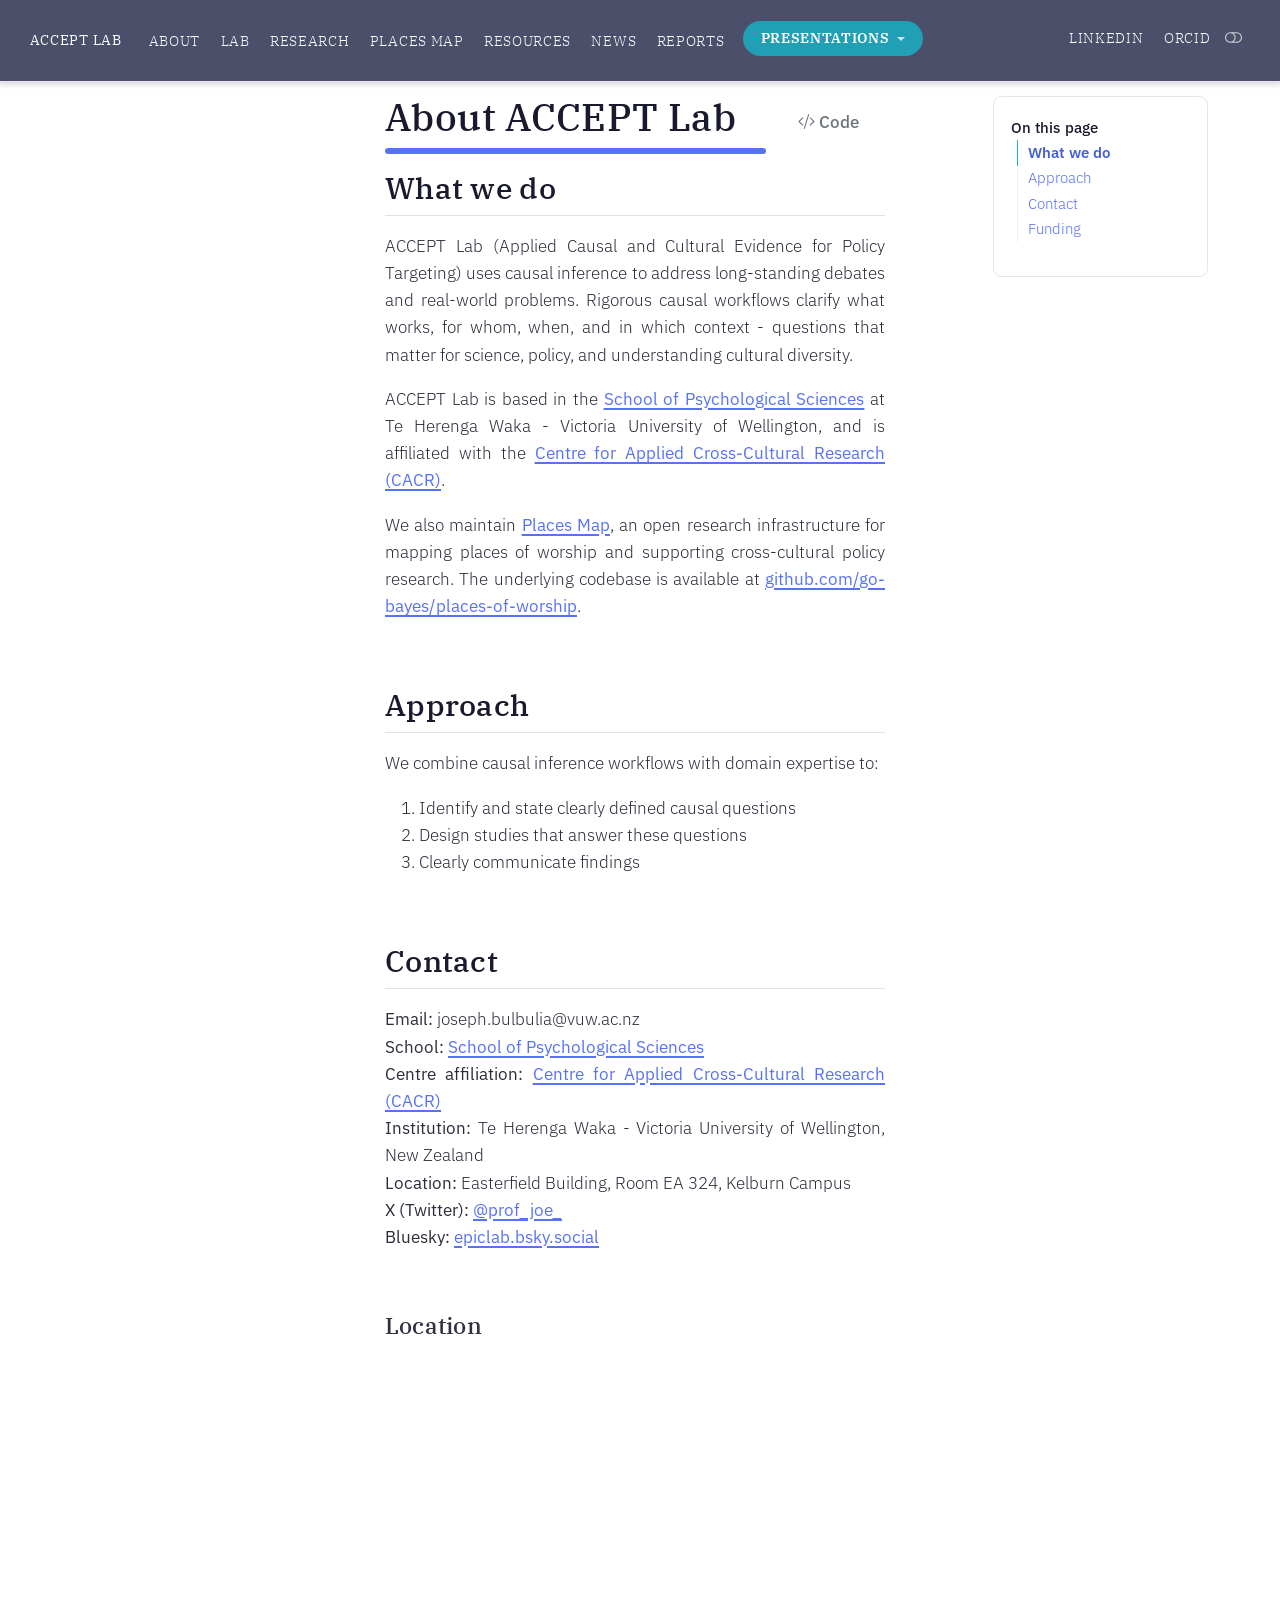
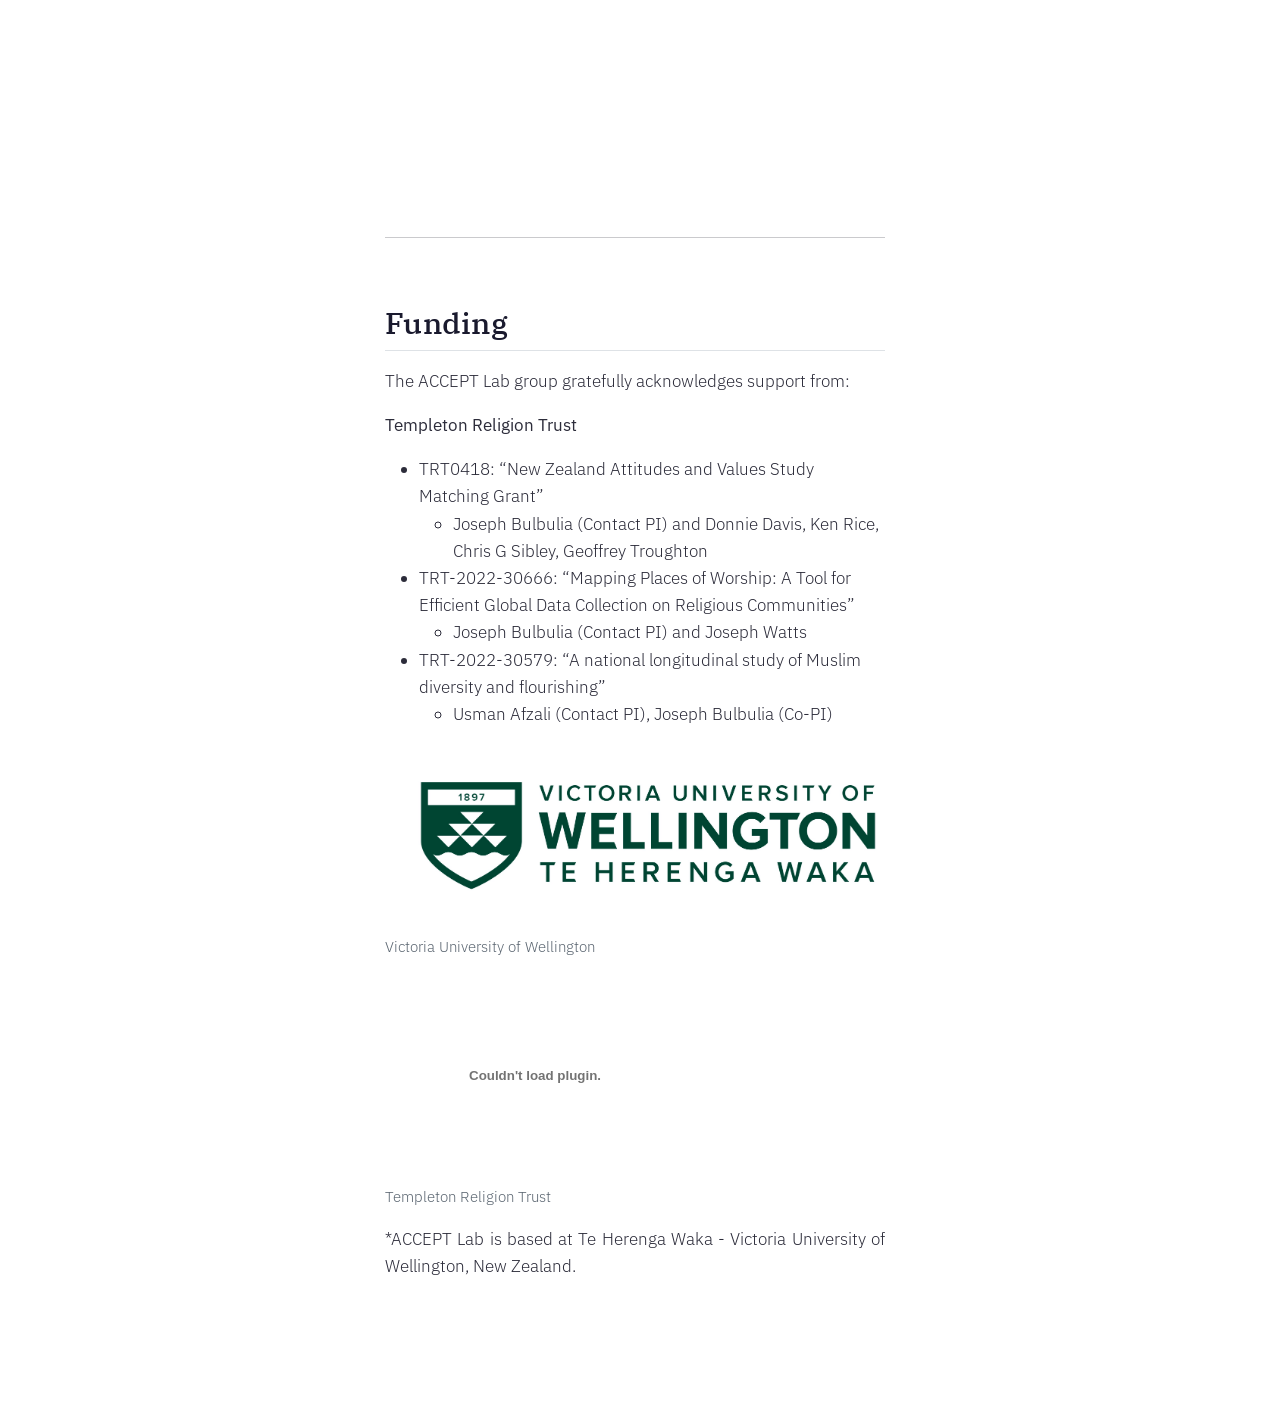
==== docs/about.html @ d12e0022 "default to dark mode" ====
<!DOCTYPE html>
<html xmlns="http://www.w3.org/1999/xhtml" lang="en" xml:lang="en"><head>

<meta charset="utf-8">
<meta name="generator" content="quarto-1.8.27">

<meta name="viewport" content="width=device-width, initial-scale=1.0, user-scalable=yes">


<title>About ACCEPT Lab – ACCEPT Lab</title>
<style>
code{white-space: pre-wrap;}
span.smallcaps{font-variant: small-caps;}
div.columns{display: flex; gap: min(4vw, 1.5em);}
div.column{flex: auto; overflow-x: auto;}
div.hanging-indent{margin-left: 1.5em; text-indent: -1.5em;}
ul.task-list{list-style: none;}
ul.task-list li input[type="checkbox"] {
  width: 0.8em;
  margin: 0 0.8em 0.2em -1em; /* quarto-specific, see https://github.com/quarto-dev/quarto-cli/issues/4556 */ 
  vertical-align: middle;
}
/* CSS for syntax highlighting */
html { -webkit-text-size-adjust: 100%; }
pre > code.sourceCode { white-space: pre; position: relative; }
pre > code.sourceCode > span { display: inline-block; line-height: 1.25; }
pre > code.sourceCode > span:empty { height: 1.2em; }
.sourceCode { overflow: visible; }
code.sourceCode > span { color: inherit; text-decoration: inherit; }
div.sourceCode { margin: 1em 0; }
pre.sourceCode { margin: 0; }
@media screen {
div.sourceCode { overflow: auto; }
}
@media print {
pre > code.sourceCode { white-space: pre-wrap; }
pre > code.sourceCode > span { text-indent: -5em; padding-left: 5em; }
}
pre.numberSource code
  { counter-reset: source-line 0; }
pre.numberSource code > span
  { position: relative; left: -4em; counter-increment: source-line; }
pre.numberSource code > span > a:first-child::before
  { content: counter(source-line);
    position: relative; left: -1em; text-align: right; vertical-align: baseline;
    border: none; display: inline-block;
    -webkit-touch-callout: none; -webkit-user-select: none;
    -khtml-user-select: none; -moz-user-select: none;
    -ms-user-select: none; user-select: none;
    padding: 0 4px; width: 4em;
  }
pre.numberSource { margin-left: 3em;  padding-left: 4px; }
div.sourceCode
  {   }
@media screen {
pre > code.sourceCode > span > a:first-child::before { text-decoration: underline; }
}
</style>


<script src="site_libs/quarto-nav/quarto-nav.js"></script>
<script src="site_libs/quarto-nav/headroom.min.js"></script>
<script src="site_libs/clipboard/clipboard.min.js"></script>
<script src="site_libs/quarto-search/autocomplete.umd.js"></script>
<script src="site_libs/quarto-search/fuse.min.js"></script>
<script src="site_libs/quarto-search/quarto-search.js"></script>
<meta name="quarto:offset" content="./">
<link href="./images/favicon.ico" rel="icon">
<script src="site_libs/quarto-html/quarto.js" type="module"></script>
<script src="site_libs/quarto-html/tabsets/tabsets.js" type="module"></script>
<script src="site_libs/quarto-html/axe/axe-check.js" type="module"></script>
<script src="site_libs/quarto-html/popper.min.js"></script>
<script src="site_libs/quarto-html/tippy.umd.min.js"></script>
<script src="site_libs/quarto-html/anchor.min.js"></script>
<link href="site_libs/quarto-html/tippy.css" rel="stylesheet">
<link href="site_libs/quarto-html/quarto-syntax-highlighting-ed96de9b727972fe78a7b5d16c58bf87.css" rel="stylesheet" class="quarto-color-scheme" id="quarto-text-highlighting-styles">
<link href="site_libs/quarto-html/quarto-syntax-highlighting-dark-4d9afe2b8d18ee9fa5d0d57b5ed4214d.css" rel="stylesheet" class="quarto-color-scheme quarto-color-alternate" id="quarto-text-highlighting-styles">
<script src="site_libs/bootstrap/bootstrap.min.js"></script>
<link href="site_libs/bootstrap/bootstrap-icons.css" rel="stylesheet">
<link href="site_libs/bootstrap/bootstrap-69db3bd63637cc18c35980ee5af0b96f.min.css" rel="stylesheet" append-hash="true" class="quarto-color-scheme" id="quarto-bootstrap" data-mode="light">
<link href="site_libs/bootstrap/bootstrap-dark-9422ad60ce8ddea0069aac34885a9876.min.css" rel="stylesheet" append-hash="true" class="quarto-color-scheme quarto-color-alternate" id="quarto-bootstrap" data-mode="dark">
<script id="quarto-search-options" type="application/json">{
  "location": "navbar",
  "copy-button": false,
  "collapse-after": 3,
  "panel-placement": "end",
  "type": "overlay",
  "limit": 50,
  "keyboard-shortcut": [
    "f",
    "/",
    "s"
  ],
  "show-item-context": false,
  "language": {
    "search-no-results-text": "No results",
    "search-matching-documents-text": "matching documents",
    "search-copy-link-title": "Copy link to search",
    "search-hide-matches-text": "Hide additional matches",
    "search-more-match-text": "more match in this document",
    "search-more-matches-text": "more matches in this document",
    "search-clear-button-title": "Clear",
    "search-text-placeholder": "",
    "search-detached-cancel-button-title": "Cancel",
    "search-submit-button-title": "Submit",
    "search-label": "Search"
  }
}</script>
<script async="" src="https://www.googletagmanager.com/gtag/js?id=G-XXXXXXXXXX"></script>

<script type="text/javascript">

window.dataLayer = window.dataLayer || [];
function gtag(){dataLayer.push(arguments);}
gtag('js', new Date());
gtag('config', 'G-XXXXXXXXXX', { 'anonymize_ip': true});
</script>
<style>html{ scroll-behavior: smooth; }</style>
<link href="site_libs/htmltools-fill-0.5.9/fill.css" rel="stylesheet">
<script src="site_libs/htmlwidgets-1.6.4/htmlwidgets.js"></script>
<script src="site_libs/jquery-3.6.0/jquery-3.6.0.min.js"></script>
<link href="site_libs/leaflet-1.3.1/leaflet.css" rel="stylesheet">
<script src="site_libs/leaflet-1.3.1/leaflet.js"></script>
<link href="site_libs/leafletfix-1.0.0/leafletfix.css" rel="stylesheet">
<script src="site_libs/proj4-2.6.2/proj4.min.js"></script>
<script src="site_libs/Proj4Leaflet-1.0.1/proj4leaflet.js"></script>
<link href="site_libs/rstudio_leaflet-1.3.1/rstudio_leaflet.css" rel="stylesheet">
<script src="site_libs/leaflet-binding-2.2.3/leaflet.js"></script>


<link rel="stylesheet" href="styles.css">
<meta property="og:title" content="About ACCEPT Lab – ACCEPT Lab">
<meta property="og:description" content="Applied Causal and Cultural Evidence for Policy Targeting (ACCEPT), School of Psychological Sciences, Te Herenga Waka - Victoria University of Wellington">
<meta property="og:image" content="https://go-bayes.github.io/accept/images/logos/vuw-logo.jpg">
<meta property="og:site_name" content="ACCEPT Lab">
<meta property="og:locale" content="en_US">
<meta name="twitter:title" content="About ACCEPT Lab – ACCEPT Lab">
<meta name="twitter:description" content="Applied Causal and Cultural Evidence for Policy Targeting (ACCEPT), School of Psychological Sciences, Te Herenga Waka - Victoria University of Wellington">
<meta name="twitter:image" content="https://go-bayes.github.io/accept/images/logos/vuw-logo.jpg">
<meta name="twitter:creator" content="@prof_joe_">
<meta name="twitter:site" content="@prof_joe_">
<meta name="twitter:card" content="summary_large_image">
</head>

<body class="nav-fixed quarto-dark"><script id="quarto-html-before-body" type="application/javascript">
    const toggleBodyColorMode = (bsSheetEl) => {
      const mode = bsSheetEl.getAttribute("data-mode");
      const bodyEl = window.document.querySelector("body");
      if (mode === "dark") {
        bodyEl.classList.add("quarto-dark");
        bodyEl.classList.remove("quarto-light");
      } else {
        bodyEl.classList.add("quarto-light");
        bodyEl.classList.remove("quarto-dark");
      }
    }
    const toggleBodyColorPrimary = () => {
      const bsSheetEl = window.document.querySelector("link#quarto-bootstrap:not([rel=disabled-stylesheet])");
      if (bsSheetEl) {
        toggleBodyColorMode(bsSheetEl);
      }
    }
    const setColorSchemeToggle = (alternate) => {
      const toggles = window.document.querySelectorAll('.quarto-color-scheme-toggle');
      for (let i=0; i < toggles.length; i++) {
        const toggle = toggles[i];
        if (toggle) {
          if (alternate) {
            toggle.classList.add("alternate");
          } else {
            toggle.classList.remove("alternate");
          }
        }
      }
    };
    const toggleColorMode = (alternate) => {
      // Switch the stylesheets
      const primaryStylesheets = window.document.querySelectorAll('link.quarto-color-scheme:not(.quarto-color-alternate)');
      const alternateStylesheets = window.document.querySelectorAll('link.quarto-color-scheme.quarto-color-alternate');
      manageTransitions('#quarto-margin-sidebar .nav-link', false);
      if (alternate) {
        // note: dark is layered on light, we don't disable primary!
        enableStylesheet(alternateStylesheets);
        for (const sheetNode of alternateStylesheets) {
          if (sheetNode.id === "quarto-bootstrap") {
            toggleBodyColorMode(sheetNode);
          }
        }
      } else {
        disableStylesheet(alternateStylesheets);
        enableStylesheet(primaryStylesheets)
        toggleBodyColorPrimary();
      }
      manageTransitions('#quarto-margin-sidebar .nav-link', true);
      // Switch the toggles
      setColorSchemeToggle(alternate)
      // Hack to workaround the fact that safari doesn't
      // properly recolor the scrollbar when toggling (#1455)
      if (navigator.userAgent.indexOf('Safari') > 0 && navigator.userAgent.indexOf('Chrome') == -1) {
        manageTransitions("body", false);
        window.scrollTo(0, 1);
        setTimeout(() => {
          window.scrollTo(0, 0);
          manageTransitions("body", true);
        }, 40);
      }
    }
    const disableStylesheet = (stylesheets) => {
      for (let i=0; i < stylesheets.length; i++) {
        const stylesheet = stylesheets[i];
        stylesheet.rel = 'disabled-stylesheet';
      }
    }
    const enableStylesheet = (stylesheets) => {
      for (let i=0; i < stylesheets.length; i++) {
        const stylesheet = stylesheets[i];
        if(stylesheet.rel !== 'stylesheet') { // for Chrome, which will still FOUC without this check
          stylesheet.rel = 'stylesheet';
        }
      }
    }
    const manageTransitions = (selector, allowTransitions) => {
      const els = window.document.querySelectorAll(selector);
      for (let i=0; i < els.length; i++) {
        const el = els[i];
        if (allowTransitions) {
          el.classList.remove('notransition');
        } else {
          el.classList.add('notransition');
        }
      }
    }
    const isFileUrl = () => {
      return window.location.protocol === 'file:';
    }
    const hasAlternateSentinel = () => {
      let styleSentinel = getColorSchemeSentinel();
      if (styleSentinel !== null) {
        return styleSentinel === "alternate";
      } else {
        return false;
      }
    }
    const setStyleSentinel = (alternate) => {
      const value = alternate ? "alternate" : "default";
      if (!isFileUrl()) {
        window.localStorage.setItem("quarto-color-scheme", value);
      } else {
        localAlternateSentinel = value;
      }
    }
    const getColorSchemeSentinel = () => {
      if (!isFileUrl()) {
        const storageValue = window.localStorage.getItem("quarto-color-scheme");
        return storageValue != null ? storageValue : localAlternateSentinel;
      } else {
        return localAlternateSentinel;
      }
    }
    const toggleGiscusIfUsed = (isAlternate, darkModeDefault) => {
      const baseTheme = document.querySelector('#giscus-base-theme')?.value ?? 'light';
      const alternateTheme = document.querySelector('#giscus-alt-theme')?.value ?? 'dark';
      let newTheme = '';
      if(authorPrefersDark) {
        newTheme = isAlternate ? baseTheme : alternateTheme;
      } else {
        newTheme = isAlternate ? alternateTheme : baseTheme;
      }
      const changeGiscusTheme = () => {
        // From: https://github.com/giscus/giscus/issues/336
        const sendMessage = (message) => {
          const iframe = document.querySelector('iframe.giscus-frame');
          if (!iframe) return;
          iframe.contentWindow.postMessage({ giscus: message }, 'https://giscus.app');
        }
        sendMessage({
          setConfig: {
            theme: newTheme
          }
        });
      }
      const isGiscussLoaded = window.document.querySelector('iframe.giscus-frame') !== null;
      if (isGiscussLoaded) {
        changeGiscusTheme();
      }
    };
    const authorPrefersDark = true;
    const queryPrefersDark = window.matchMedia('(prefers-color-scheme: dark)');
    const darkModeDefault = queryPrefersDark.matches;
    let localAlternateSentinel = darkModeDefault ? 'alternate' : 'default';
    // Dark / light mode switch
    window.quartoToggleColorScheme = () => {
      // Read the current dark / light value
      let toAlternate = !hasAlternateSentinel();
      toggleColorMode(toAlternate);
      setStyleSentinel(toAlternate);
      toggleGiscusIfUsed(toAlternate, darkModeDefault);
      window.dispatchEvent(new Event('resize'));
    };
    queryPrefersDark.addEventListener("change", e => {
      if(window.localStorage.getItem("quarto-color-scheme") !== null)
        return;
      const alternate = e.matches
      toggleColorMode(alternate);
      localAlternateSentinel = e.matches ? 'alternate' : 'default'; // this is used alongside local storage!
      toggleGiscusIfUsed(alternate, darkModeDefault);
    });
    // Switch to dark mode if need be
    if (hasAlternateSentinel()) {
      toggleColorMode(true);
    } else {
      toggleColorMode(false);
    }
  </script>

<div id="quarto-search-results"></div>
  <header id="quarto-header" class="headroom fixed-top">
    <nav class="navbar navbar-expand-lg " data-bs-theme="dark">
      <div class="navbar-container container-fluid">
      <div class="navbar-brand-container mx-auto">
    <a class="navbar-brand" href="./index.html">
    <span class="navbar-title">ACCEPT Lab</span>
    </a>
  </div>
            <div id="quarto-search" class="" title="Search"></div>
          <button class="navbar-toggler" type="button" data-bs-toggle="collapse" data-bs-target="#navbarCollapse" aria-controls="navbarCollapse" role="menu" aria-expanded="false" aria-label="Toggle navigation" onclick="if (window.quartoToggleHeadroom) { window.quartoToggleHeadroom(); }">
  <span class="navbar-toggler-icon"></span>
</button>
          <div class="collapse navbar-collapse" id="navbarCollapse">
            <ul class="navbar-nav navbar-nav-scroll me-auto">
  <li class="nav-item">
    <a class="nav-link active" href="./about.html" aria-current="page"> 
<span class="menu-text">About</span></a>
  </li>  
  <li class="nav-item">
    <a class="nav-link" href="./team.html"> 
<span class="menu-text">Lab</span></a>
  </li>  
  <li class="nav-item">
    <a class="nav-link" href="./research.html"> 
<span class="menu-text">Research</span></a>
  </li>  
  <li class="nav-item">
    <a class="nav-link" href="https://www.placesmap.org/"> 
<span class="menu-text">Places Map</span></a>
  </li>  
  <li class="nav-item">
    <a class="nav-link" href="./resources.html"> 
<span class="menu-text">Resources</span></a>
  </li>  
  <li class="nav-item">
    <a class="nav-link" href="./news.html"> 
<span class="menu-text">News</span></a>
  </li>  
  <li class="nav-item">
    <a class="nav-link" href="./reports.html"> 
<span class="menu-text">Reports</span></a>
  </li>  
  <li class="nav-item dropdown ">
    <a class="nav-link dropdown-toggle" href="#" id="nav-menu-presentations" role="link" data-bs-toggle="dropdown" aria-expanded="false">
 <span class="menu-text">Presentations</span>
    </a>
    <ul class="dropdown-menu" aria-labelledby="nav-menu-presentations">    
        <li>
    <a class="dropdown-item" href="./presentations.html">
 <span class="dropdown-text">All Presentations</span></a>
  </li>  
        <li><hr class="dropdown-divider"></li>
        <li class="dropdown-header">2025</li>
        <li>
    <a class="dropdown-item" href="./presentations.html#sasp-2025">
 <span class="dropdown-text">SASP: Student Presentations</span></a>
  </li>  
        <li>
    <a class="dropdown-item" href="./presentations.html#apa-bier-2025">
 <span class="dropdown-text">APA-BIER: Causal Inference</span></a>
  </li>  
    </ul>
  </li>
</ul>
            <ul class="navbar-nav navbar-nav-scroll ms-auto">
  <li class="nav-item compact">
    <a class="nav-link" href="https://github.com/go-bayes"> <i class="bi bi-github" role="img" aria-label="GitHub">
</i> 
<span class="menu-text"></span></a>
  </li>  
  <li class="nav-item compact">
    <a class="nav-link" href="https://x.com/prof_joe_"> <i class="bi bi-twitter" role="img" aria-label="X (Twitter)">
</i> 
<span class="menu-text"></span></a>
  </li>  
  <li class="nav-item">
    <a class="nav-link" href="https://linkedin.com/in/joseph-bulbulia-1ba5a514"> 
<span class="menu-text">LinkedIn</span></a>
  </li>  
  <li class="nav-item">
    <a class="nav-link" href="https://orcid.org/0000-0002-5861-2056"> 
<span class="menu-text">ORCID</span></a>
  </li>  
</ul>
          </div> <!-- /navcollapse -->
            <div class="quarto-navbar-tools">
  <a href="" class="quarto-color-scheme-toggle quarto-navigation-tool  px-1" onclick="window.quartoToggleColorScheme(); return false;" title="Toggle dark mode"><i class="bi"></i></a>
</div>
      </div> <!-- /container-fluid -->
    </nav>
</header>
<!-- content -->
<div id="quarto-content" class="quarto-container page-columns page-rows-contents page-layout-article page-navbar">
<!-- sidebar -->
<!-- margin-sidebar -->
    <div id="quarto-margin-sidebar" class="sidebar margin-sidebar">
        <nav id="TOC" role="doc-toc" class="toc-active">
    <h2 id="toc-title">On this page</h2>
   
  <ul>
  <li><a href="#what-we-do" id="toc-what-we-do" class="nav-link active" data-scroll-target="#what-we-do">What we do</a></li>
  <li><a href="#approach" id="toc-approach" class="nav-link" data-scroll-target="#approach">Approach</a></li>
  <li><a href="#contact" id="toc-contact" class="nav-link" data-scroll-target="#contact">Contact</a>
  <ul class="collapse">
  <li><a href="#location" id="toc-location" class="nav-link" data-scroll-target="#location">Location</a></li>
  </ul></li>
  <li><a href="#funding" id="toc-funding" class="nav-link" data-scroll-target="#funding">Funding</a></li>
  </ul>
</nav>
    </div>
<!-- main -->
<main class="content page-columns page-full" id="quarto-document-content">


<header id="title-block-header" class="quarto-title-block default">
<div class="quarto-title">
<div class="quarto-title-block"><div><h1 class="title">About ACCEPT Lab</h1><button type="button" class="btn code-tools-button" id="quarto-code-tools-source"><i class="bi"></i> Code</button></div></div>
</div>



<div class="quarto-title-meta">

    
  
    
  </div>
  


</header>


<section id="what-we-do" class="level2">
<h2 class="anchored" data-anchor-id="what-we-do">What we do</h2>
<p>ACCEPT Lab (Applied Causal and Cultural Evidence for Policy Targeting) uses causal inference to address long-standing debates and real-world problems. Rigorous causal workflows clarify what works, for whom, when, and in which context - questions that matter for science, policy, and understanding cultural diversity.</p>
<p>ACCEPT Lab is based in the <a href="https://www.wgtn.ac.nz/psyc">School of Psychological Sciences</a> at Te Herenga Waka - Victoria University of Wellington, and is affiliated with the <a href="https://www.wgtn.ac.nz/cacr">Centre for Applied Cross-Cultural Research (CACR)</a>.</p>
<p>We also maintain <a href="https://www.placesmap.org/">Places Map</a>, an open research infrastructure for mapping places of worship and supporting cross-cultural policy research. The underlying codebase is available at <a href="https://github.com/go-bayes/places-of-worship">github.com/go-bayes/places-of-worship</a>.</p>
</section>
<section id="approach" class="level2">
<h2 class="anchored" data-anchor-id="approach">Approach</h2>
<p>We combine causal inference workflows with domain expertise to:</p>
<ol type="1">
<li>Identify and state clearly defined causal questions</li>
<li>Design studies that answer these questions</li>
<li>Clearly communicate findings</li>
</ol>
</section>
<section id="contact" class="level2 page-columns page-full">
<h2 class="anchored" data-anchor-id="contact">Contact</h2>
<p><strong>Email:</strong> joseph.bulbulia@vuw.ac.nz<br>
<strong>School:</strong> <a href="https://www.wgtn.ac.nz/psyc">School of Psychological Sciences</a><br>
<strong>Centre affiliation:</strong> <a href="https://www.wgtn.ac.nz/cacr">Centre for Applied Cross-Cultural Research (CACR)</a><br>
<strong>Institution:</strong> Te Herenga Waka - Victoria University of Wellington, New Zealand<br>
<strong>Location:</strong> Easterfield Building, Room EA 324, Kelburn Campus<br>
<strong>X (Twitter):</strong> <a href="https://x.com/prof_joe_"><span class="citation" data-cites="prof_joe_">@prof_joe_</span></a><br>
<strong>Bluesky:</strong> <a href="https://epiclab.bsky.social">epiclab.bsky.social</a></p>
<section id="location" class="level3 page-columns page-full">
<h3 class="anchored" data-anchor-id="location">Location</h3>
<div class="cell page-columns page-full">
<div class="cell-output-display column-body-outset">
<div class="leaflet html-widget html-fill-item" id="htmlwidget-a571876b7d3b7aa1e3bb" style="width:100%;height:464px;"></div>
<script type="application/json" data-for="htmlwidget-a571876b7d3b7aa1e3bb">{"x":{"options":{"crs":{"crsClass":"L.CRS.EPSG3857","code":null,"proj4def":null,"projectedBounds":null,"options":{}}},"calls":[{"method":"addTiles","args":["https://{s}.tile.openstreetmap.org/{z}/{x}/{y}.png",null,null,{"minZoom":0,"maxZoom":18,"tileSize":256,"subdomains":"abc","errorTileUrl":"","tms":false,"noWrap":false,"zoomOffset":0,"zoomReverse":false,"opacity":1,"zIndex":1,"detectRetina":false,"attribution":"&copy; <a href=\"https://openstreetmap.org/copyright/\">OpenStreetMap<\/a>,  <a href=\"https://opendatacommons.org/licenses/odbl/\">ODbL<\/a>"}]},{"method":"addMarkers","args":[-41.2889,174.7681,null,null,null,{"interactive":true,"draggable":false,"keyboard":true,"title":"","alt":"","zIndexOffset":0,"opacity":1,"riseOnHover":false,"riseOffset":250},"ACCEPT Lab<br>Easterfield Building EA 324<br>Te Herenga Waka - Victoria University of Wellington",null,null,null,null,{"interactive":false,"permanent":false,"direction":"auto","opacity":1,"offset":[0,0],"textsize":"10px","textOnly":false,"className":"","sticky":true},null]}],"limits":{"lat":[-41.2889,-41.2889],"lng":[174.7681,174.7681]}},"evals":[],"jsHooks":[]}</script>
</div>
</div>
<hr>
</section>
</section>
<section id="funding" class="level2">
<h2 class="anchored" data-anchor-id="funding">Funding</h2>
<p>The ACCEPT Lab group gratefully acknowledges support from:</p>
<p><strong>Templeton Religion Trust</strong></p>
<ul>
<li>TRT0418: “New Zealand Attitudes and Values Study Matching Grant”
<ul>
<li>Joseph Bulbulia (Contact PI) and Donnie Davis, Ken Rice, Chris G Sibley, Geoffrey Troughton</li>
</ul></li>
<li>TRT-2022-30666: “Mapping Places of Worship: A Tool for Efficient Global Data Collection on Religious Communities”
<ul>
<li>Joseph Bulbulia (Contact PI) and Joseph Watts</li>
</ul></li>
<li>TRT-2022-30579: “A national longitudinal study of Muslim diversity and flourishing”
<ul>
<li>Usman Afzali (Contact PI), Joseph Bulbulia (Co-PI)</li>
</ul></li>
</ul>
<div class="columns">
<div class="column" style="width:60%;">
<div class="quarto-figure quarto-figure-center">
<figure class="figure">
<p><img src="images/logos/vuw-logo.jpg" height="180" class="figure-img"></p>
<figcaption>Victoria University of Wellington</figcaption>
</figure>
</div>
</div>
</div>
<div class="columns">
<div class="column" style="width:50%;">
<div class="quarto-figure quarto-figure-center">
<figure class="figure">
<p><embed src="images/logos/trt-logo.png.pdf" height="201"></p>
<figcaption>Templeton Religion Trust</figcaption>
</figure>
</div>
</div>
</div>
<p>*ACCEPT Lab is based at Te Herenga Waka - Victoria University of Wellington, New Zealand.</p>


<!-- -->

</section>

</main> <!-- /main -->
<script id="quarto-html-after-body" type="application/javascript">
  window.document.addEventListener("DOMContentLoaded", function (event) {
    // Ensure there is a toggle, if there isn't float one in the top right
    if (window.document.querySelector('.quarto-color-scheme-toggle') === null) {
      const a = window.document.createElement('a');
      a.classList.add('top-right');
      a.classList.add('quarto-color-scheme-toggle');
      a.href = "";
      a.onclick = function() { try { window.quartoToggleColorScheme(); } catch {} return false; };
      const i = window.document.createElement("i");
      i.classList.add('bi');
      a.appendChild(i);
      window.document.body.appendChild(a);
    }
    setColorSchemeToggle(hasAlternateSentinel())
    const icon = "";
    const anchorJS = new window.AnchorJS();
    anchorJS.options = {
      placement: 'right',
      icon: icon
    };
    anchorJS.add('.anchored');
    const isCodeAnnotation = (el) => {
      for (const clz of el.classList) {
        if (clz.startsWith('code-annotation-')) {                     
          return true;
        }
      }
      return false;
    }
    const onCopySuccess = function(e) {
      // button target
      const button = e.trigger;
      // don't keep focus
      button.blur();
      // flash "checked"
      button.classList.add('code-copy-button-checked');
      var currentTitle = button.getAttribute("title");
      button.setAttribute("title", "Copied!");
      let tooltip;
      if (window.bootstrap) {
        button.setAttribute("data-bs-toggle", "tooltip");
        button.setAttribute("data-bs-placement", "left");
        button.setAttribute("data-bs-title", "Copied!");
        tooltip = new bootstrap.Tooltip(button, 
          { trigger: "manual", 
            customClass: "code-copy-button-tooltip",
            offset: [0, -8]});
        tooltip.show();    
      }
      setTimeout(function() {
        if (tooltip) {
          tooltip.hide();
          button.removeAttribute("data-bs-title");
          button.removeAttribute("data-bs-toggle");
          button.removeAttribute("data-bs-placement");
        }
        button.setAttribute("title", currentTitle);
        button.classList.remove('code-copy-button-checked');
      }, 1000);
      // clear code selection
      e.clearSelection();
    }
    const getTextToCopy = function(trigger) {
      const outerScaffold = trigger.parentElement.cloneNode(true);
      const codeEl = outerScaffold.querySelector('code');
      for (const childEl of codeEl.children) {
        if (isCodeAnnotation(childEl)) {
          childEl.remove();
        }
      }
      return codeEl.innerText;
    }
    const clipboard = new window.ClipboardJS('.code-copy-button:not([data-in-quarto-modal])', {
      text: getTextToCopy
    });
    clipboard.on('success', onCopySuccess);
    if (window.document.getElementById('quarto-embedded-source-code-modal')) {
      const clipboardModal = new window.ClipboardJS('.code-copy-button[data-in-quarto-modal]', {
        text: getTextToCopy,
        container: window.document.getElementById('quarto-embedded-source-code-modal')
      });
      clipboardModal.on('success', onCopySuccess);
    }
    const viewSource = window.document.getElementById('quarto-view-source') ||
                       window.document.getElementById('quarto-code-tools-source');
    if (viewSource) {
      const sourceUrl = viewSource.getAttribute("data-quarto-source-url");
      viewSource.addEventListener("click", function(e) {
        if (sourceUrl) {
          // rstudio viewer pane
          if (/\bcapabilities=\b/.test(window.location)) {
            window.open(sourceUrl);
          } else {
            window.location.href = sourceUrl;
          }
        } else {
          const modal = new bootstrap.Modal(document.getElementById('quarto-embedded-source-code-modal'));
          modal.show();
        }
        return false;
      });
    }
    function toggleCodeHandler(show) {
      return function(e) {
        const detailsSrc = window.document.querySelectorAll(".cell > details > .sourceCode");
        for (let i=0; i<detailsSrc.length; i++) {
          const details = detailsSrc[i].parentElement;
          if (show) {
            details.open = true;
          } else {
            details.removeAttribute("open");
          }
        }
        const cellCodeDivs = window.document.querySelectorAll(".cell > .sourceCode");
        const fromCls = show ? "hidden" : "unhidden";
        const toCls = show ? "unhidden" : "hidden";
        for (let i=0; i<cellCodeDivs.length; i++) {
          const codeDiv = cellCodeDivs[i];
          if (codeDiv.classList.contains(fromCls)) {
            codeDiv.classList.remove(fromCls);
            codeDiv.classList.add(toCls);
          } 
        }
        return false;
      }
    }
    const hideAllCode = window.document.getElementById("quarto-hide-all-code");
    if (hideAllCode) {
      hideAllCode.addEventListener("click", toggleCodeHandler(false));
    }
    const showAllCode = window.document.getElementById("quarto-show-all-code");
    if (showAllCode) {
      showAllCode.addEventListener("click", toggleCodeHandler(true));
    }
      var localhostRegex = new RegExp(/^(?:http|https):\/\/localhost\:?[0-9]*\//);
      var mailtoRegex = new RegExp(/^mailto:/);
        var filterRegex = new RegExp("https:\/\/go-bayes\.github\.io\/accept\/");
      var isInternal = (href) => {
          return filterRegex.test(href) || localhostRegex.test(href) || mailtoRegex.test(href);
      }
      // Inspect non-navigation links and adorn them if external
     var links = window.document.querySelectorAll('a[href]:not(.nav-link):not(.navbar-brand):not(.toc-action):not(.sidebar-link):not(.sidebar-item-toggle):not(.pagination-link):not(.no-external):not([aria-hidden]):not(.dropdown-item):not(.quarto-navigation-tool):not(.about-link)');
      for (var i=0; i<links.length; i++) {
        const link = links[i];
        if (!isInternal(link.href)) {
          // undo the damage that might have been done by quarto-nav.js in the case of
          // links that we want to consider external
          if (link.dataset.originalHref !== undefined) {
            link.href = link.dataset.originalHref;
          }
            // target, if specified
            link.setAttribute("target", "_blank");
            if (link.getAttribute("rel") === null) {
              link.setAttribute("rel", "noopener");
            }
            // default icon
            link.classList.add("external");
        }
      }
    function tippyHover(el, contentFn, onTriggerFn, onUntriggerFn) {
      const config = {
        allowHTML: true,
        maxWidth: 500,
        delay: 100,
        arrow: false,
        appendTo: function(el) {
            return el.parentElement;
        },
        interactive: true,
        interactiveBorder: 10,
        theme: 'quarto',
        placement: 'bottom-start',
      };
      if (contentFn) {
        config.content = contentFn;
      }
      if (onTriggerFn) {
        config.onTrigger = onTriggerFn;
      }
      if (onUntriggerFn) {
        config.onUntrigger = onUntriggerFn;
      }
      window.tippy(el, config); 
    }
    const noterefs = window.document.querySelectorAll('a[role="doc-noteref"]');
    for (var i=0; i<noterefs.length; i++) {
      const ref = noterefs[i];
      tippyHover(ref, function() {
        // use id or data attribute instead here
        let href = ref.getAttribute('data-footnote-href') || ref.getAttribute('href');
        try { href = new URL(href).hash; } catch {}
        const id = href.replace(/^#\/?/, "");
        const note = window.document.getElementById(id);
        if (note) {
          return note.innerHTML;
        } else {
          return "";
        }
      });
    }
    const xrefs = window.document.querySelectorAll('a.quarto-xref');
    const processXRef = (id, note) => {
      // Strip column container classes
      const stripColumnClz = (el) => {
        el.classList.remove("page-full", "page-columns");
        if (el.children) {
          for (const child of el.children) {
            stripColumnClz(child);
          }
        }
      }
      stripColumnClz(note)
      if (id === null || id.startsWith('sec-')) {
        // Special case sections, only their first couple elements
        const container = document.createElement("div");
        if (note.children && note.children.length > 2) {
          container.appendChild(note.children[0].cloneNode(true));
          for (let i = 1; i < note.children.length; i++) {
            const child = note.children[i];
            if (child.tagName === "P" && child.innerText === "") {
              continue;
            } else {
              container.appendChild(child.cloneNode(true));
              break;
            }
          }
          if (window.Quarto?.typesetMath) {
            window.Quarto.typesetMath(container);
          }
          return container.innerHTML
        } else {
          if (window.Quarto?.typesetMath) {
            window.Quarto.typesetMath(note);
          }
          return note.innerHTML;
        }
      } else {
        // Remove any anchor links if they are present
        const anchorLink = note.querySelector('a.anchorjs-link');
        if (anchorLink) {
          anchorLink.remove();
        }
        if (window.Quarto?.typesetMath) {
          window.Quarto.typesetMath(note);
        }
        if (note.classList.contains("callout")) {
          return note.outerHTML;
        } else {
          return note.innerHTML;
        }
      }
    }
    for (var i=0; i<xrefs.length; i++) {
      const xref = xrefs[i];
      tippyHover(xref, undefined, function(instance) {
        instance.disable();
        let url = xref.getAttribute('href');
        let hash = undefined; 
        if (url.startsWith('#')) {
          hash = url;
        } else {
          try { hash = new URL(url).hash; } catch {}
        }
        if (hash) {
          const id = hash.replace(/^#\/?/, "");
          const note = window.document.getElementById(id);
          if (note !== null) {
            try {
              const html = processXRef(id, note.cloneNode(true));
              instance.setContent(html);
            } finally {
              instance.enable();
              instance.show();
            }
          } else {
            // See if we can fetch this
            fetch(url.split('#')[0])
            .then(res => res.text())
            .then(html => {
              const parser = new DOMParser();
              const htmlDoc = parser.parseFromString(html, "text/html");
              const note = htmlDoc.getElementById(id);
              if (note !== null) {
                const html = processXRef(id, note);
                instance.setContent(html);
              } 
            }).finally(() => {
              instance.enable();
              instance.show();
            });
          }
        } else {
          // See if we can fetch a full url (with no hash to target)
          // This is a special case and we should probably do some content thinning / targeting
          fetch(url)
          .then(res => res.text())
          .then(html => {
            const parser = new DOMParser();
            const htmlDoc = parser.parseFromString(html, "text/html");
            const note = htmlDoc.querySelector('main.content');
            if (note !== null) {
              // This should only happen for chapter cross references
              // (since there is no id in the URL)
              // remove the first header
              if (note.children.length > 0 && note.children[0].tagName === "HEADER") {
                note.children[0].remove();
              }
              const html = processXRef(null, note);
              instance.setContent(html);
            } 
          }).finally(() => {
            instance.enable();
            instance.show();
          });
        }
      }, function(instance) {
      });
    }
        let selectedAnnoteEl;
        const selectorForAnnotation = ( cell, annotation) => {
          let cellAttr = 'data-code-cell="' + cell + '"';
          let lineAttr = 'data-code-annotation="' +  annotation + '"';
          const selector = 'span[' + cellAttr + '][' + lineAttr + ']';
          return selector;
        }
        const selectCodeLines = (annoteEl) => {
          const doc = window.document;
          const targetCell = annoteEl.getAttribute("data-target-cell");
          const targetAnnotation = annoteEl.getAttribute("data-target-annotation");
          const annoteSpan = window.document.querySelector(selectorForAnnotation(targetCell, targetAnnotation));
          const lines = annoteSpan.getAttribute("data-code-lines").split(",");
          const lineIds = lines.map((line) => {
            return targetCell + "-" + line;
          })
          let top = null;
          let height = null;
          let parent = null;
          if (lineIds.length > 0) {
              //compute the position of the single el (top and bottom and make a div)
              const el = window.document.getElementById(lineIds[0]);
              top = el.offsetTop;
              height = el.offsetHeight;
              parent = el.parentElement.parentElement;
            if (lineIds.length > 1) {
              const lastEl = window.document.getElementById(lineIds[lineIds.length - 1]);
              const bottom = lastEl.offsetTop + lastEl.offsetHeight;
              height = bottom - top;
            }
            if (top !== null && height !== null && parent !== null) {
              // cook up a div (if necessary) and position it 
              let div = window.document.getElementById("code-annotation-line-highlight");
              if (div === null) {
                div = window.document.createElement("div");
                div.setAttribute("id", "code-annotation-line-highlight");
                div.style.position = 'absolute';
                parent.appendChild(div);
              }
              div.style.top = top - 2 + "px";
              div.style.height = height + 4 + "px";
              div.style.left = 0;
              let gutterDiv = window.document.getElementById("code-annotation-line-highlight-gutter");
              if (gutterDiv === null) {
                gutterDiv = window.document.createElement("div");
                gutterDiv.setAttribute("id", "code-annotation-line-highlight-gutter");
                gutterDiv.style.position = 'absolute';
                const codeCell = window.document.getElementById(targetCell);
                const gutter = codeCell.querySelector('.code-annotation-gutter');
                gutter.appendChild(gutterDiv);
              }
              gutterDiv.style.top = top - 2 + "px";
              gutterDiv.style.height = height + 4 + "px";
            }
            selectedAnnoteEl = annoteEl;
          }
        };
        const unselectCodeLines = () => {
          const elementsIds = ["code-annotation-line-highlight", "code-annotation-line-highlight-gutter"];
          elementsIds.forEach((elId) => {
            const div = window.document.getElementById(elId);
            if (div) {
              div.remove();
            }
          });
          selectedAnnoteEl = undefined;
        };
          // Handle positioning of the toggle
      window.addEventListener(
        "resize",
        throttle(() => {
          elRect = undefined;
          if (selectedAnnoteEl) {
            selectCodeLines(selectedAnnoteEl);
          }
        }, 10)
      );
      function throttle(fn, ms) {
      let throttle = false;
      let timer;
        return (...args) => {
          if(!throttle) { // first call gets through
              fn.apply(this, args);
              throttle = true;
          } else { // all the others get throttled
              if(timer) clearTimeout(timer); // cancel #2
              timer = setTimeout(() => {
                fn.apply(this, args);
                timer = throttle = false;
              }, ms);
          }
        };
      }
        // Attach click handler to the DT
        const annoteDls = window.document.querySelectorAll('dt[data-target-cell]');
        for (const annoteDlNode of annoteDls) {
          annoteDlNode.addEventListener('click', (event) => {
            const clickedEl = event.target;
            if (clickedEl !== selectedAnnoteEl) {
              unselectCodeLines();
              const activeEl = window.document.querySelector('dt[data-target-cell].code-annotation-active');
              if (activeEl) {
                activeEl.classList.remove('code-annotation-active');
              }
              selectCodeLines(clickedEl);
              clickedEl.classList.add('code-annotation-active');
            } else {
              // Unselect the line
              unselectCodeLines();
              clickedEl.classList.remove('code-annotation-active');
            }
          });
        }
    const findCites = (el) => {
      const parentEl = el.parentElement;
      if (parentEl) {
        const cites = parentEl.dataset.cites;
        if (cites) {
          return {
            el,
            cites: cites.split(' ')
          };
        } else {
          return findCites(el.parentElement)
        }
      } else {
        return undefined;
      }
    };
    var bibliorefs = window.document.querySelectorAll('a[role="doc-biblioref"]');
    for (var i=0; i<bibliorefs.length; i++) {
      const ref = bibliorefs[i];
      const citeInfo = findCites(ref);
      if (citeInfo) {
        tippyHover(citeInfo.el, function() {
          var popup = window.document.createElement('div');
          citeInfo.cites.forEach(function(cite) {
            var citeDiv = window.document.createElement('div');
            citeDiv.classList.add('hanging-indent');
            citeDiv.classList.add('csl-entry');
            var biblioDiv = window.document.getElementById('ref-' + cite);
            if (biblioDiv) {
              citeDiv.innerHTML = biblioDiv.innerHTML;
            }
            popup.appendChild(citeDiv);
          });
          return popup.innerHTML;
        });
      }
    }
  });
  </script><div class="modal fade" id="quarto-embedded-source-code-modal" tabindex="-1" aria-labelledby="quarto-embedded-source-code-modal-label" aria-hidden="true"><div class="modal-dialog modal-dialog-scrollable"><div class="modal-content"><div class="modal-header"><h5 class="modal-title" id="quarto-embedded-source-code-modal-label">Source Code</h5><button class="btn-close" data-bs-dismiss="modal"></button></div><div class="modal-body"><div class="">
<div class="code-copy-outer-scaffold"><div class="sourceCode" id="cb1" data-shortcodes="false"><pre class="sourceCode markdown code-with-copy"><code class="sourceCode markdown"><span id="cb1-1"><a href="#cb1-1" aria-hidden="true" tabindex="-1"></a><span class="co">---</span></span>
<span id="cb1-2"><a href="#cb1-2" aria-hidden="true" tabindex="-1"></a><span class="an">title:</span><span class="co"> "About ACCEPT Lab"</span></span>
<span id="cb1-3"><a href="#cb1-3" aria-hidden="true" tabindex="-1"></a><span class="co">---</span></span>
<span id="cb1-4"><a href="#cb1-4" aria-hidden="true" tabindex="-1"></a></span>
<span id="cb1-5"><a href="#cb1-5" aria-hidden="true" tabindex="-1"></a><span class="fu">## What we do</span></span>
<span id="cb1-6"><a href="#cb1-6" aria-hidden="true" tabindex="-1"></a></span>
<span id="cb1-7"><a href="#cb1-7" aria-hidden="true" tabindex="-1"></a>ACCEPT Lab (Applied Causal and Cultural Evidence for Policy Targeting) uses causal inference to address long-standing debates and real-world problems. Rigorous causal workflows clarify what works, for whom, when, and in which context - questions that matter for science, policy, and understanding cultural diversity.</span>
<span id="cb1-8"><a href="#cb1-8" aria-hidden="true" tabindex="-1"></a></span>
<span id="cb1-9"><a href="#cb1-9" aria-hidden="true" tabindex="-1"></a>ACCEPT Lab is based in the <span class="co">[</span><span class="ot">School of Psychological Sciences</span><span class="co">](https://www.wgtn.ac.nz/psyc)</span> at Te Herenga Waka - Victoria University of Wellington, and is affiliated with the <span class="co">[</span><span class="ot">Centre for Applied Cross-Cultural Research (CACR)</span><span class="co">](https://www.wgtn.ac.nz/cacr)</span>.</span>
<span id="cb1-10"><a href="#cb1-10" aria-hidden="true" tabindex="-1"></a></span>
<span id="cb1-11"><a href="#cb1-11" aria-hidden="true" tabindex="-1"></a>We also maintain <span class="co">[</span><span class="ot">Places Map</span><span class="co">](https://www.placesmap.org/)</span>, an open research infrastructure for mapping places of worship and supporting cross-cultural policy research. The underlying codebase is available at <span class="co">[</span><span class="ot">github.com/go-bayes/places-of-worship</span><span class="co">](https://github.com/go-bayes/places-of-worship)</span>.</span>
<span id="cb1-12"><a href="#cb1-12" aria-hidden="true" tabindex="-1"></a></span>
<span id="cb1-13"><a href="#cb1-13" aria-hidden="true" tabindex="-1"></a></span>
<span id="cb1-14"><a href="#cb1-14" aria-hidden="true" tabindex="-1"></a><span class="fu">## Approach</span></span>
<span id="cb1-15"><a href="#cb1-15" aria-hidden="true" tabindex="-1"></a></span>
<span id="cb1-16"><a href="#cb1-16" aria-hidden="true" tabindex="-1"></a>We combine causal inference workflows with domain expertise to:</span>
<span id="cb1-17"><a href="#cb1-17" aria-hidden="true" tabindex="-1"></a></span>
<span id="cb1-18"><a href="#cb1-18" aria-hidden="true" tabindex="-1"></a><span class="ss">1. </span>Identify and state clearly defined causal questions</span>
<span id="cb1-19"><a href="#cb1-19" aria-hidden="true" tabindex="-1"></a><span class="ss">2. </span>Design studies that answer these questions</span>
<span id="cb1-20"><a href="#cb1-20" aria-hidden="true" tabindex="-1"></a><span class="ss">3. </span>Clearly communicate findings</span>
<span id="cb1-21"><a href="#cb1-21" aria-hidden="true" tabindex="-1"></a></span>
<span id="cb1-22"><a href="#cb1-22" aria-hidden="true" tabindex="-1"></a><span class="fu">## Contact</span></span>
<span id="cb1-23"><a href="#cb1-23" aria-hidden="true" tabindex="-1"></a></span>
<span id="cb1-24"><a href="#cb1-24" aria-hidden="true" tabindex="-1"></a>**Email:** joseph.bulbulia@vuw.ac.nz  </span>
<span id="cb1-25"><a href="#cb1-25" aria-hidden="true" tabindex="-1"></a>**School:** <span class="co">[</span><span class="ot">School of Psychological Sciences</span><span class="co">](https://www.wgtn.ac.nz/psyc)</span>  </span>
<span id="cb1-26"><a href="#cb1-26" aria-hidden="true" tabindex="-1"></a>**Centre affiliation:** <span class="co">[</span><span class="ot">Centre for Applied Cross-Cultural Research (CACR)</span><span class="co">](https://www.wgtn.ac.nz/cacr)</span>  </span>
<span id="cb1-27"><a href="#cb1-27" aria-hidden="true" tabindex="-1"></a>**Institution:** Te Herenga Waka - Victoria University of Wellington, New Zealand  </span>
<span id="cb1-28"><a href="#cb1-28" aria-hidden="true" tabindex="-1"></a>**Location:** Easterfield Building, Room EA 324, Kelburn Campus  </span>
<span id="cb1-29"><a href="#cb1-29" aria-hidden="true" tabindex="-1"></a>**X (Twitter):** <span class="co">[</span><span class="ot">@prof_joe_</span><span class="co">](https://x.com/prof_joe_)</span>  </span>
<span id="cb1-30"><a href="#cb1-30" aria-hidden="true" tabindex="-1"></a>**Bluesky:** <span class="co">[</span><span class="ot">epiclab.bsky.social</span><span class="co">](https://epiclab.bsky.social)</span></span>
<span id="cb1-31"><a href="#cb1-31" aria-hidden="true" tabindex="-1"></a></span>
<span id="cb1-32"><a href="#cb1-32" aria-hidden="true" tabindex="-1"></a><span class="fu">### Location</span></span>
<span id="cb1-33"><a href="#cb1-33" aria-hidden="true" tabindex="-1"></a></span>
<span id="cb1-36"><a href="#cb1-36" aria-hidden="true" tabindex="-1"></a><span class="in">```{r}</span></span>
<span id="cb1-37"><a href="#cb1-37" aria-hidden="true" tabindex="-1"></a><span class="co">#| echo: false</span></span>
<span id="cb1-38"><a href="#cb1-38" aria-hidden="true" tabindex="-1"></a><span class="co">#| message: false</span></span>
<span id="cb1-39"><a href="#cb1-39" aria-hidden="true" tabindex="-1"></a><span class="co">#| warning: false</span></span>
<span id="cb1-40"><a href="#cb1-40" aria-hidden="true" tabindex="-1"></a><span class="co">#| column: body-outset</span></span>
<span id="cb1-41"><a href="#cb1-41" aria-hidden="true" tabindex="-1"></a></span>
<span id="cb1-42"><a href="#cb1-42" aria-hidden="true" tabindex="-1"></a><span class="fu">library</span>(leaflet)</span>
<span id="cb1-43"><a href="#cb1-43" aria-hidden="true" tabindex="-1"></a><span class="fu">leaflet</span>() <span class="sc">%&gt;%</span></span>
<span id="cb1-44"><a href="#cb1-44" aria-hidden="true" tabindex="-1"></a>  <span class="fu">addTiles</span>() <span class="sc">%&gt;%</span></span>
<span id="cb1-45"><a href="#cb1-45" aria-hidden="true" tabindex="-1"></a>  <span class="fu">addMarkers</span>(<span class="at">lng=</span><span class="fl">174.7681</span>, <span class="at">lat=</span><span class="sc">-</span><span class="fl">41.2889</span>, </span>
<span id="cb1-46"><a href="#cb1-46" aria-hidden="true" tabindex="-1"></a>             <span class="at">popup=</span><span class="st">"ACCEPT Lab&lt;br&gt;Easterfield Building EA 324&lt;br&gt;Te Herenga Waka - Victoria University of Wellington"</span>)</span>
<span id="cb1-47"><a href="#cb1-47" aria-hidden="true" tabindex="-1"></a><span class="in">```</span></span>
<span id="cb1-48"><a href="#cb1-48" aria-hidden="true" tabindex="-1"></a></span>
<span id="cb1-49"><a href="#cb1-49" aria-hidden="true" tabindex="-1"></a>---</span>
<span id="cb1-50"><a href="#cb1-50" aria-hidden="true" tabindex="-1"></a></span>
<span id="cb1-51"><a href="#cb1-51" aria-hidden="true" tabindex="-1"></a><span class="fu">## Funding</span></span>
<span id="cb1-52"><a href="#cb1-52" aria-hidden="true" tabindex="-1"></a></span>
<span id="cb1-53"><a href="#cb1-53" aria-hidden="true" tabindex="-1"></a>The ACCEPT Lab group gratefully acknowledges support from:</span>
<span id="cb1-54"><a href="#cb1-54" aria-hidden="true" tabindex="-1"></a></span>
<span id="cb1-55"><a href="#cb1-55" aria-hidden="true" tabindex="-1"></a>**Templeton Religion Trust**</span>
<span id="cb1-56"><a href="#cb1-56" aria-hidden="true" tabindex="-1"></a></span>
<span id="cb1-57"><a href="#cb1-57" aria-hidden="true" tabindex="-1"></a><span class="ss">- </span>TRT0418: "New Zealand Attitudes and Values Study Matching Grant"</span>
<span id="cb1-58"><a href="#cb1-58" aria-hidden="true" tabindex="-1"></a><span class="ss">  - </span>Joseph Bulbulia (Contact PI) and Donnie Davis, Ken Rice, Chris G Sibley, Geoffrey Troughton</span>
<span id="cb1-59"><a href="#cb1-59" aria-hidden="true" tabindex="-1"></a>  </span>
<span id="cb1-60"><a href="#cb1-60" aria-hidden="true" tabindex="-1"></a><span class="ss">- </span>TRT-2022-30666: "Mapping Places of Worship: A Tool for Efficient Global Data Collection on Religious Communities"</span>
<span id="cb1-61"><a href="#cb1-61" aria-hidden="true" tabindex="-1"></a><span class="ss">  - </span>Joseph Bulbulia (Contact PI) and Joseph Watts</span>
<span id="cb1-62"><a href="#cb1-62" aria-hidden="true" tabindex="-1"></a>  </span>
<span id="cb1-63"><a href="#cb1-63" aria-hidden="true" tabindex="-1"></a><span class="ss">- </span>TRT-2022-30579: "A national longitudinal study of Muslim diversity and flourishing"</span>
<span id="cb1-64"><a href="#cb1-64" aria-hidden="true" tabindex="-1"></a><span class="ss">  - </span>Usman Afzali (Contact PI), Joseph Bulbulia (Co-PI)</span>
<span id="cb1-65"><a href="#cb1-65" aria-hidden="true" tabindex="-1"></a>  </span>
<span id="cb1-66"><a href="#cb1-66" aria-hidden="true" tabindex="-1"></a></span>
<span id="cb1-67"><a href="#cb1-67" aria-hidden="true" tabindex="-1"></a></span>
<span id="cb1-68"><a href="#cb1-68" aria-hidden="true" tabindex="-1"></a>:::: {.columns}</span>
<span id="cb1-69"><a href="#cb1-69" aria-hidden="true" tabindex="-1"></a>::: {.column width="60%"}</span>
<span id="cb1-70"><a href="#cb1-70" aria-hidden="true" tabindex="-1"></a><span class="al">![Victoria University of Wellington](images/logos/vuw-logo.jpg)</span>{height="180px"}</span>
<span id="cb1-71"><a href="#cb1-71" aria-hidden="true" tabindex="-1"></a>:::</span>
<span id="cb1-72"><a href="#cb1-72" aria-hidden="true" tabindex="-1"></a>::::</span>
<span id="cb1-73"><a href="#cb1-73" aria-hidden="true" tabindex="-1"></a></span>
<span id="cb1-74"><a href="#cb1-74" aria-hidden="true" tabindex="-1"></a>:::: {.columns}</span>
<span id="cb1-75"><a href="#cb1-75" aria-hidden="true" tabindex="-1"></a>::: {.column width="50%"}</span>
<span id="cb1-76"><a href="#cb1-76" aria-hidden="true" tabindex="-1"></a><span class="al">![Templeton Religion Trust](images/logos/trt-logo.png.pdf)</span>{height="201px"}</span>
<span id="cb1-77"><a href="#cb1-77" aria-hidden="true" tabindex="-1"></a>:::</span>
<span id="cb1-78"><a href="#cb1-78" aria-hidden="true" tabindex="-1"></a>::::</span>
<span id="cb1-79"><a href="#cb1-79" aria-hidden="true" tabindex="-1"></a></span>
<span id="cb1-80"><a href="#cb1-80" aria-hidden="true" tabindex="-1"></a>*ACCEPT Lab is based at Te Herenga Waka - Victoria University of Wellington, New Zealand.</span>
</code></pre></div><button title="Copy to Clipboard" class="code-copy-button" data-in-quarto-modal=""><i class="bi"></i></button></div>
</div></div></div></div></div>
</div> <!-- /content -->




<script src="site_libs/quarto-html/zenscroll-min.js"></script>
</body></html>
---- docs/site_libs/quarto-html/quarto-syntax-highlighting-ed96de9b727972fe78a7b5d16c58bf87.css ----
/* quarto syntax highlight colors */
:root {
  --quarto-hl-ot-color: #003B4F;
  --quarto-hl-at-color: #657422;
  --quarto-hl-ss-color: #20794D;
  --quarto-hl-an-color: #5E5E5E;
  --quarto-hl-fu-color: #4758AB;
  --quarto-hl-st-color: #20794D;
  --quarto-hl-cf-color: #003B4F;
  --quarto-hl-op-color: #5E5E5E;
  --quarto-hl-er-color: #AD0000;
  --quarto-hl-bn-color: #AD0000;
  --quarto-hl-al-color: #AD0000;
  --quarto-hl-va-color: #111111;
  --quarto-hl-bu-color: inherit;
  --quarto-hl-ex-color: inherit;
  --quarto-hl-pp-color: #AD0000;
  --quarto-hl-in-color: #5E5E5E;
  --quarto-hl-vs-color: #20794D;
  --quarto-hl-wa-color: #5E5E5E;
  --quarto-hl-do-color: #5E5E5E;
  --quarto-hl-im-color: #00769E;
  --quarto-hl-ch-color: #20794D;
  --quarto-hl-dt-color: #AD0000;
  --quarto-hl-fl-color: #AD0000;
  --quarto-hl-co-color: #5E5E5E;
  --quarto-hl-cv-color: #5E5E5E;
  --quarto-hl-cn-color: #8f5902;
  --quarto-hl-sc-color: #5E5E5E;
  --quarto-hl-dv-color: #AD0000;
  --quarto-hl-kw-color: #003B4F;
}

/* other quarto variables */
:root {
  --quarto-font-monospace: SFMono-Regular, Menlo, Monaco, Consolas, "Liberation Mono", "Courier New", monospace;
}

/* syntax highlight based on Pandoc's rules */
pre > code.sourceCode > span {
  color: #003B4F;
}

code.sourceCode > span {
  color: #003B4F;
}

div.sourceCode,
div.sourceCode pre.sourceCode {
  color: #003B4F;
}

/* Normal */
code span {
  color: #003B4F;
}

/* Alert */
code span.al {
  color: #AD0000;
  font-style: inherit;
}

/* Annotation */
code span.an {
  color: #5E5E5E;
  font-style: inherit;
}

/* Attribute */
code span.at {
  color: #657422;
  font-style: inherit;
}

/* BaseN */
code span.bn {
  color: #AD0000;
  font-style: inherit;
}

/* BuiltIn */
code span.bu {
  font-style: inherit;
}

/* ControlFlow */
code span.cf {
  color: #003B4F;
  font-weight: bold;
  font-style: inherit;
}

/* Char */
code span.ch {
  color: #20794D;
  font-style: inherit;
}

/* Constant */
code span.cn {
  color: #8f5902;
  font-style: inherit;
}

/* Comment */
code span.co {
  color: #5E5E5E;
  font-style: inherit;
}

/* CommentVar */
code span.cv {
  color: #5E5E5E;
  font-style: italic;
}

/* Documentation */
code span.do {
  color: #5E5E5E;
  font-style: italic;
}

/* DataType */
code span.dt {
  color: #AD0000;
  font-style: inherit;
}

/* DecVal */
code span.dv {
  color: #AD0000;
  font-style: inherit;
}

/* Error */
code span.er {
  color: #AD0000;
  font-style: inherit;
}

/* Extension */
code span.ex {
  font-style: inherit;
}

/* Float */
code span.fl {
  color: #AD0000;
  font-style: inherit;
}

/* Function */
code span.fu {
  color: #4758AB;
  font-style: inherit;
}

/* Import */
code span.im {
  color: #00769E;
  font-style: inherit;
}

/* Information */
code span.in {
  color: #5E5E5E;
  font-style: inherit;
}

/* Keyword */
code span.kw {
  color: #003B4F;
  font-weight: bold;
  font-style: inherit;
}

/* Operator */
code span.op {
  color: #5E5E5E;
  font-style: inherit;
}

/* Other */
code span.ot {
  color: #003B4F;
  font-style: inherit;
}

/* Preprocessor */
code span.pp {
  color: #AD0000;
  font-style: inherit;
}

/* SpecialChar */
code span.sc {
  color: #5E5E5E;
  font-style: inherit;
}

/* SpecialString */
code span.ss {
  color: #20794D;
  font-style: inherit;
}

/* String */
code span.st {
  color: #20794D;
  font-style: inherit;
}

/* Variable */
code span.va {
  color: #111111;
  font-style: inherit;
}

/* VerbatimString */
code span.vs {
  color: #20794D;
  font-style: inherit;
}

/* Warning */
code span.wa {
  color: #5E5E5E;
  font-style: italic;
}

.prevent-inlining {
  content: "</";
}

/*# sourceMappingURL=0920dd6d7437995b8cdf7429764427b1.css.map */
---- docs/site_libs/quarto-html/quarto-syntax-highlighting-dark-4d9afe2b8d18ee9fa5d0d57b5ed4214d.css ----
/* quarto syntax highlight colors */
:root {
  --quarto-hl-al-color: #f07178;
  --quarto-hl-an-color: #d4d0ab;
  --quarto-hl-at-color: #00e0e0;
  --quarto-hl-bn-color: #d4d0ab;
  --quarto-hl-bu-color: #abe338;
  --quarto-hl-ch-color: #abe338;
  --quarto-hl-co-color: #f8f8f2;
  --quarto-hl-cv-color: #ffd700;
  --quarto-hl-cn-color: #ffd700;
  --quarto-hl-cf-color: #ffa07a;
  --quarto-hl-dt-color: #ffa07a;
  --quarto-hl-dv-color: #d4d0ab;
  --quarto-hl-do-color: #f8f8f2;
  --quarto-hl-er-color: #f07178;
  --quarto-hl-ex-color: #00e0e0;
  --quarto-hl-fl-color: #d4d0ab;
  --quarto-hl-fu-color: #ffa07a;
  --quarto-hl-im-color: #abe338;
  --quarto-hl-in-color: #d4d0ab;
  --quarto-hl-kw-color: #ffa07a;
  --quarto-hl-op-color: #ffa07a;
  --quarto-hl-ot-color: #00e0e0;
  --quarto-hl-pp-color: #dcc6e0;
  --quarto-hl-re-color: #00e0e0;
  --quarto-hl-sc-color: #abe338;
  --quarto-hl-ss-color: #abe338;
  --quarto-hl-st-color: #abe338;
  --quarto-hl-va-color: #00e0e0;
  --quarto-hl-vs-color: #abe338;
  --quarto-hl-wa-color: #dcc6e0;
}

/* other quarto variables */
:root {
  --quarto-font-monospace: SFMono-Regular, Menlo, Monaco, Consolas, "Liberation Mono", "Courier New", monospace;
}

/* syntax highlight based on Pandoc's rules */
pre > code.sourceCode > span {
  color: #f8f8f2;
}

code.sourceCode > span {
  color: #f8f8f2;
}

div.sourceCode,
div.sourceCode pre.sourceCode {
  color: #f8f8f2;
}

/* Normal */
code span {
  color: #f8f8f2;
}

/* Alert */
code span.al {
  color: #f07178;
}

/* Annotation */
code span.an {
  color: #d4d0ab;
}

/* Attribute */
code span.at {
  color: #00e0e0;
}

/* BaseN */
code span.bn {
  color: #d4d0ab;
}

/* BuiltIn */
code span.bu {
  color: #abe338;
}

/* ControlFlow */
code span.cf {
  font-weight: bold;
  color: #ffa07a;
}

/* Char */
code span.ch {
  color: #abe338;
}

/* Constant */
code span.cn {
  color: #ffd700;
}

/* Comment */
code span.co {
  font-style: italic;
  color: #f8f8f2;
}

/* CommentVar */
code span.cv {
  color: #ffd700;
}

/* Documentation */
code span.do {
  color: #f8f8f2;
}

/* DataType */
code span.dt {
  color: #ffa07a;
}

/* DecVal */
code span.dv {
  color: #d4d0ab;
}

/* Error */
code span.er {
  color: #f07178;
  text-decoration: underline;
}

/* Extension */
code span.ex {
  font-weight: bold;
  color: #00e0e0;
}

/* Float */
code span.fl {
  color: #d4d0ab;
}

/* Function */
code span.fu {
  color: #ffa07a;
}

/* Import */
code span.im {
  color: #abe338;
}

/* Information */
code span.in {
  color: #d4d0ab;
}

/* Keyword */
code span.kw {
  font-weight: bold;
  color: #ffa07a;
}

/* Operator */
code span.op {
  color: #ffa07a;
}

/* Other */
code span.ot {
  color: #00e0e0;
}

/* Preprocessor */
code span.pp {
  color: #dcc6e0;
}

/* RegionMarker */
code span.re {
  background-color: #f8f8f2;
  color: #00e0e0;
}

/* SpecialChar */
code span.sc {
  color: #abe338;
}

/* SpecialString */
code span.ss {
  color: #abe338;
}

/* String */
code span.st {
  color: #abe338;
}

/* Variable */
code span.va {
  color: #00e0e0;
}

/* VerbatimString */
code span.vs {
  color: #abe338;
}

/* Warning */
code span.wa {
  color: #dcc6e0;
}

.prevent-inlining {
  content: "</";
}

/*# sourceMappingURL=86edf53ecdff796acf02dbceed379426.css.map */
---- docs/styles.css ----
@import url("https://fonts.googleapis.com/css2?family=IBM+Plex+Sans:wght@300;400;500;600&family=IBM+Plex+Serif:wght@400;450;500;600&display=swap");

/* ACCEPT AT VUW WEBSITE STYLES */

@font-face {
  font-family: "JetBrains Mono";
  font-style: normal;
  font-weight: 400;
  font-display: swap;
  src: url("fonts/JetBrainsMono-Regular.woff2") format("woff2");
}

@font-face {
  font-family: "JetBrains Mono";
  font-style: normal;
  font-weight: 500;
  font-display: swap;
  src: url("fonts/JetBrainsMono-Medium.woff2") format("woff2");
}

@font-face {
  font-family: "JetBrains Mono";
  font-style: normal;
  font-weight: 600;
  font-display: swap;
  src: url("fonts/JetBrainsMono-SemiBold.woff2") format("woff2");
}

@font-face {
  font-family: "JetBrains Mono";
  font-style: normal;
  font-weight: 700;
  font-display: swap;
  src: url("fonts/JetBrainsMono-Bold.woff2") format("woff2");
}

/* ========== COLOUR PALETTE ========== */
/* light theme (catppuccin latte inspired) */
:root {
  /* greys */
  --header-dark: #4c4f69;
  --header-border: #e4e4ec;
  --text-dark: #1a1a2e;
  --text-body: #2c2c3a;
  --text-light: #6b6b80;
  --bg-light: #ffffff;
  --bg-white: #ffffff;
  --border: #e4e4ec;

  /* accent colours */
  --accent-primary: #5872f5;
  --accent-hover: #4660d9;
  --accent-presentations: #209fb5;
  --success: #40a02b;
  --warning: #fe640b;

  /* callouts */
  --callout-note-bg: #f0f4ff;
  --callout-tip-bg: #f0fff4;
  --callout-warning-bg: #fffaf0;

  /* spacing */
  --content-max-width: 820px;

  /* radius */
  --radius-sm: 0.25rem;
  --radius-md: 0.5rem;
  --radius-lg: 0.75rem;
  --radius-pill: 999px;
}

/* dark theme (catppuccin mocha inspired) */
body.quarto-dark {
  --header-dark: #11111b;
  --header-border: #2e2e48;
  --text-dark: #e8e8f0;
  --text-body: #d4d4e0;
  --text-light: #9898ac;
  --bg-light: #1a1a2e;
  --bg-white: #222240;
  --border: #2e2e48;

  --accent-primary: #93bbfc;
  --accent-hover: #aeccfd;
  --accent-presentations: #94e2d5;
  --success: #a6e3a1;
  --warning: #fab387;

  --callout-note-bg: #313244;
  --callout-tip-bg: #45475a;
  --callout-warning-bg: #313244;
}

/* ========== GLOBAL STYLES ========== */
body {
  font-family: "IBM Plex Sans", system-ui, -apple-system, BlinkMacSystemFont, "Segoe UI", Roboto, "Helvetica Neue", Arial, sans-serif;
  color: var(--text-body);
  line-height: 1.6;
  font-size: 17px;
  background-color: var(--bg-light);
  font-weight: 300;
}

p {
  hyphens: auto;
}

@media (min-width: 769px) {
  p {
    text-align: justify;
    text-justify: inter-word;
  }
}

/* monospace fonts for code */
pre, code, kbd, samp {
  font-family: "JetBrains Mono", "SF Mono", "Cascadia Code", "Roboto Mono", "Consolas", "Courier New", monospace;
}

/* ========== HEADER/NAVBAR ========== */
.navbar {
  background-color: var(--header-dark) !important;
  border-bottom: 3px solid var(--header-border);
  box-shadow: 0 2px 4px rgba(0,0,0,0.1);
  text-transform: uppercase;
  letter-spacing: 0.04em;
}

.navbar-brand,
.navbar-nav .nav-link,
.navbar-nav .dropdown-toggle {
  color: #f7fafc !important;
  font-family: "IBM Plex Serif", Georgia, serif;
  font-size: 0.8125rem;
}

.navbar-nav .nav-link:hover,
.navbar-nav .dropdown-toggle:hover {
  color: #cbd5e0 !important;
  background-color: rgba(255, 255, 255, 0.1);
  border-radius: 4px;
  transition: all 0.2s ease;
}

/* prominent presentations button */
#nav-menu-presentations {
  background-color: var(--accent-presentations) !important;
  color: white !important;
  font-weight: 600;
  padding: 6px 18px;
  border-radius: 20px;
  margin: 0 8px;
  transition: all 0.2s ease;
}

#nav-menu-presentations:hover {
  background-color: #1a5ad7 !important;
  transform: translateY(-1px);
  box-shadow: 0 3px 6px rgba(0,0,0,0.2);
}

/* ========== MAIN CONTENT ========== */
.content {
  max-width: var(--content-max-width);
  margin: 0 auto;
  padding: 3rem 2rem;
}

/* ========== TYPOGRAPHY ========== */
h1, h2, h3, h4, h5, h6 {
  color: var(--text-dark);
  font-family: "IBM Plex Serif", Georgia, serif;
  font-weight: 450;
  margin-top: 2.5rem;
  margin-bottom: 1rem;
  letter-spacing: 0.01em;
}

h1 {
  font-size: 2.25rem;
  margin-bottom: 2rem;
  padding-bottom: 0.75rem;
  position: relative;
  display: inline-block;
}

h1::after {
  content: "";
  position: absolute;
  left: 0;
  bottom: 0;
  width: 100%;
  height: 6px;
  background: var(--accent-primary);
  border-radius: var(--radius-pill);
}

.home .quarto-title-block {
  display: none;
}

.hero {
  padding: 2.5rem 2rem;
  margin: 1.5rem 0 3rem;
  background: var(--bg-white);
  border: 1px solid var(--header-border);
  border-radius: var(--radius-lg);
  box-shadow: 0 8px 20px rgba(17, 17, 27, 0.08);
}

.hero-title {
  margin: 0 0 0.75rem;
  font-family: "IBM Plex Serif", Georgia, serif;
  font-size: 2.6rem;
  font-weight: 600;
  line-height: 1.1;
  color: var(--text-dark);
}

.hero-subtitle {
  margin: 0;
  font-size: 1.1rem;
  font-weight: 500;
  letter-spacing: 0.08em;
  text-transform: uppercase;
  color: var(--text-light);
  font-family: "IBM Plex Serif", Georgia, serif;
}

body.quarto-dark .hero {
  box-shadow: none;
}

.quarto-title .subtitle,
.quarto-title-block .subtitle,
.subtitle.lead {
  margin-top: 0.5rem;
  font-size: 1.05rem;
  font-weight: 500;
  letter-spacing: 0.06em;
  text-transform: uppercase;
  color: var(--text-light);
  font-family: "IBM Plex Serif", Georgia, serif;
}

h2 {
  font-size: 1.75rem;
  margin-top: 3rem;
}

h3 {
  font-size: 1.375rem;
}

/* ========== LINKS ========== */
a {
  color: var(--accent-primary);
  text-decoration: underline;
  text-decoration-thickness: 2px;
  text-underline-offset: 3px;
  transition: color 0.2s ease;
}

a:hover {
  color: var(--accent-hover);
  text-decoration-color: var(--accent-hover);
}

/* ========== CODE BLOCKS ========== */
pre {
  background-color: var(--bg-white);
  border: 1px solid var(--header-border);
  border-radius: var(--radius-sm);
  padding: 1rem;
  overflow-x: auto;
}

code:not(pre code) {
  background-color: var(--bg-light);
  padding: 0.125rem 0.375rem;
  border-radius: 3px;
  font-size: 0.875em;
  color: var(--accent-primary);
}

/* ========== TABLES ========== */
table {
  width: 100%;
  margin: 2rem 0;
  border-collapse: collapse;
}

th {
  background-color: var(--header-dark);
  color: white;
  padding: 0.75rem 1rem;
  text-align: left;
  font-weight: 600;
}

td {
  padding: 0.75rem 1rem;
  border-bottom: 1px solid var(--header-border);
}

tr:hover {
  background-color: var(--bg-white);
}

/* ========== CALLOUT BOXES ========== */
.callout {
  margin: 2rem 0;
  padding: 1rem 1.5rem;
  border-radius: var(--radius-sm);
  border-left: 4px solid;
}

.callout-note {
  background-color: var(--callout-note-bg);
  border-left-color: var(--accent-primary);
}

.callout-tip {
  background-color: var(--callout-tip-bg);
  border-left-color: var(--success);
}

.callout-warning {
  background-color: var(--callout-warning-bg);
  border-left-color: var(--warning);
}

/* ========== CARDS/BOXES ========== */
.card {
  background: var(--bg-white);
  border: 1px solid var(--header-border);
  border-left: 3px solid var(--accent-primary);
  border-radius: var(--radius-md);
  padding: 1.5rem;
  margin: 1.5rem 0;
  box-shadow: 0 1px 3px rgba(0,0,0,0.05);
  transition: box-shadow 0.2s ease;
}

.card:hover {
  box-shadow: 0 4px 12px rgba(0,0,0,0.08);
}

/* ========== PRESENTATION EMBED ========== */
.presentation-container {
  background: var(--bg-white);
  border: 1px solid var(--header-border);
  border-radius: var(--radius-md);
  padding: 1.5rem;
  margin: 2rem 0;
  box-shadow: 0 2px 8px rgba(0,0,0,0.05);
}

.presentation-header {
  margin-bottom: 1rem;
  padding-bottom: 1rem;
  border-bottom: 1px solid var(--header-border);
}

.presentation-meta {
  font-size: 0.875rem;
  color: var(--text-light);
  margin-bottom: 0.5rem;
}

.presentation-embed {
  position: relative;
  width: 100%;
  height: 600px;
  border: 1px solid var(--header-border);
  border-radius: 4px;
  overflow: hidden;
}

.presentation-embed iframe {
  width: 100%;
  height: 100%;
  border: none;
}

/* ========== VIDEO EMBEDS ========== */
.video-embed {
  position: relative;
  width: 100%;
  aspect-ratio: 16 / 9;
  margin: 1rem 0 2.5rem;
  background-color: var(--bg-white);
  border: 1px solid var(--header-border);
  border-radius: var(--radius-md);
  overflow: hidden;
}

.video-embed iframe,
.video-embed embed,
.video-embed object {
  position: absolute;
  inset: 0;
  width: 100%;
  height: 100%;
  border: 0;
}

/* ========== SIDEBAR TOC ========== */
.sidebar nav[role="doc-toc"] {
  background-color: var(--bg-white);
  border-radius: var(--radius-md);
  padding: 1rem;
  border: 1px solid var(--header-border);
}

.sidebar nav[role="doc-toc"] > ul {
  font-size: 0.875rem;
}

.sidebar nav[role="doc-toc"] a,
.sidebar nav[role="doc-toc"] a.nav-link {
  color: var(--accent-primary) !important;
}

.sidebar nav[role="doc-toc"] a:hover,
.sidebar nav[role="doc-toc"] a.nav-link:hover,
.sidebar nav[role="doc-toc"] a.active,
.sidebar nav[role="doc-toc"] a.nav-link.active {
  color: var(--accent-hover) !important;
  font-weight: 600;
}

/* ========== BUTTONS ========== */
.btn {
  padding: 0.5rem 1.5rem;
  border-radius: var(--radius-pill);
  font-weight: 500;
  transition: all 0.2s ease;
  text-decoration: none;
  display: inline-block;
}

.btn-primary {
  background-color: var(--accent-primary);
  color: white;
  border: 1px solid rgba(88, 114, 245, 0.55);
}

.btn-primary:hover {
  background-color: var(--accent-hover);
  transform: translateY(-1px);
  box-shadow: 0 2px 4px rgba(0,0,0,0.1);
}

/* ========== PRESENTATION STYLES ========== */
.embed-notice {
  text-align: center;
  padding: 2rem;
  background-color: var(--bg-light);
  border-radius: var(--radius-md);
}

.presentation-link {
  margin-top: 1.5rem;
}

.presentation-link .btn {
  font-size: 1.1rem;
  padding: 0.75rem 2rem;
}

/* ========== LOGOS ========== */
.logos-section {
  margin-top: 3rem;
  text-align: center;
}

.logos-section img {
  max-height: 120px;
  width: auto;
  margin: 1rem;
  opacity: 0.8;
  transition: opacity 0.3s ease;
}

.logos-section img:hover {
  opacity: 1;
}

/* ========== TEAM PHOTOS ========== */
.team-member {
  margin-bottom: 3rem;
}

.team-photo {
  width: 150px;
  height: 150px;
  object-fit: cover;
  border-radius: 50%;
  border: 3px solid var(--border);
  box-shadow: 0 2px 8px rgba(0,0,0,0.1);
  transition: all 0.3s ease;
}

.team-photo:hover {
  transform: scale(1.05);
  box-shadow: 0 4px 16px rgba(0,0,0,0.15);
  border-color: var(--accent-primary);
}

/* Placeholder styling */
.team-photo-placeholder {
  width: 150px;
  height: 150px;
  background-color: var(--bg-light);
  border-radius: 50%;
  display: flex;
  align-items: center;
  justify-content: center;
  border: 3px solid var(--border);
  color: var(--text-light);
  font-size: 3rem;
  font-weight: 300;
}

/* ========== RESPONSIVE ========== */
@media (max-width: 768px) {
  .content {
    padding: 2rem 1rem;
  }

  h1 {
    font-size: 1.75rem;
  }

  h2 {
    font-size: 1.5rem;
  }

  .presentation-embed {
    height: 400px;
  }

  .team-photo,
  .team-photo-placeholder {
    width: 120px;
    height: 120px;
  }

  .team-member .columns {
    flex-direction: column;
    text-align: center;
  }

  .team-member .column {
    width: 100% !important;
  }
}

/* ========== ACCESSIBILITY ========== */
@media (prefers-reduced-motion: reduce) {
  *, *::before, *::after {
    animation-duration: 0.01ms !important;
    animation-iteration-count: 1 !important;
    transition-duration: 0.01ms !important;
    scroll-behavior: auto !important;
  }
}
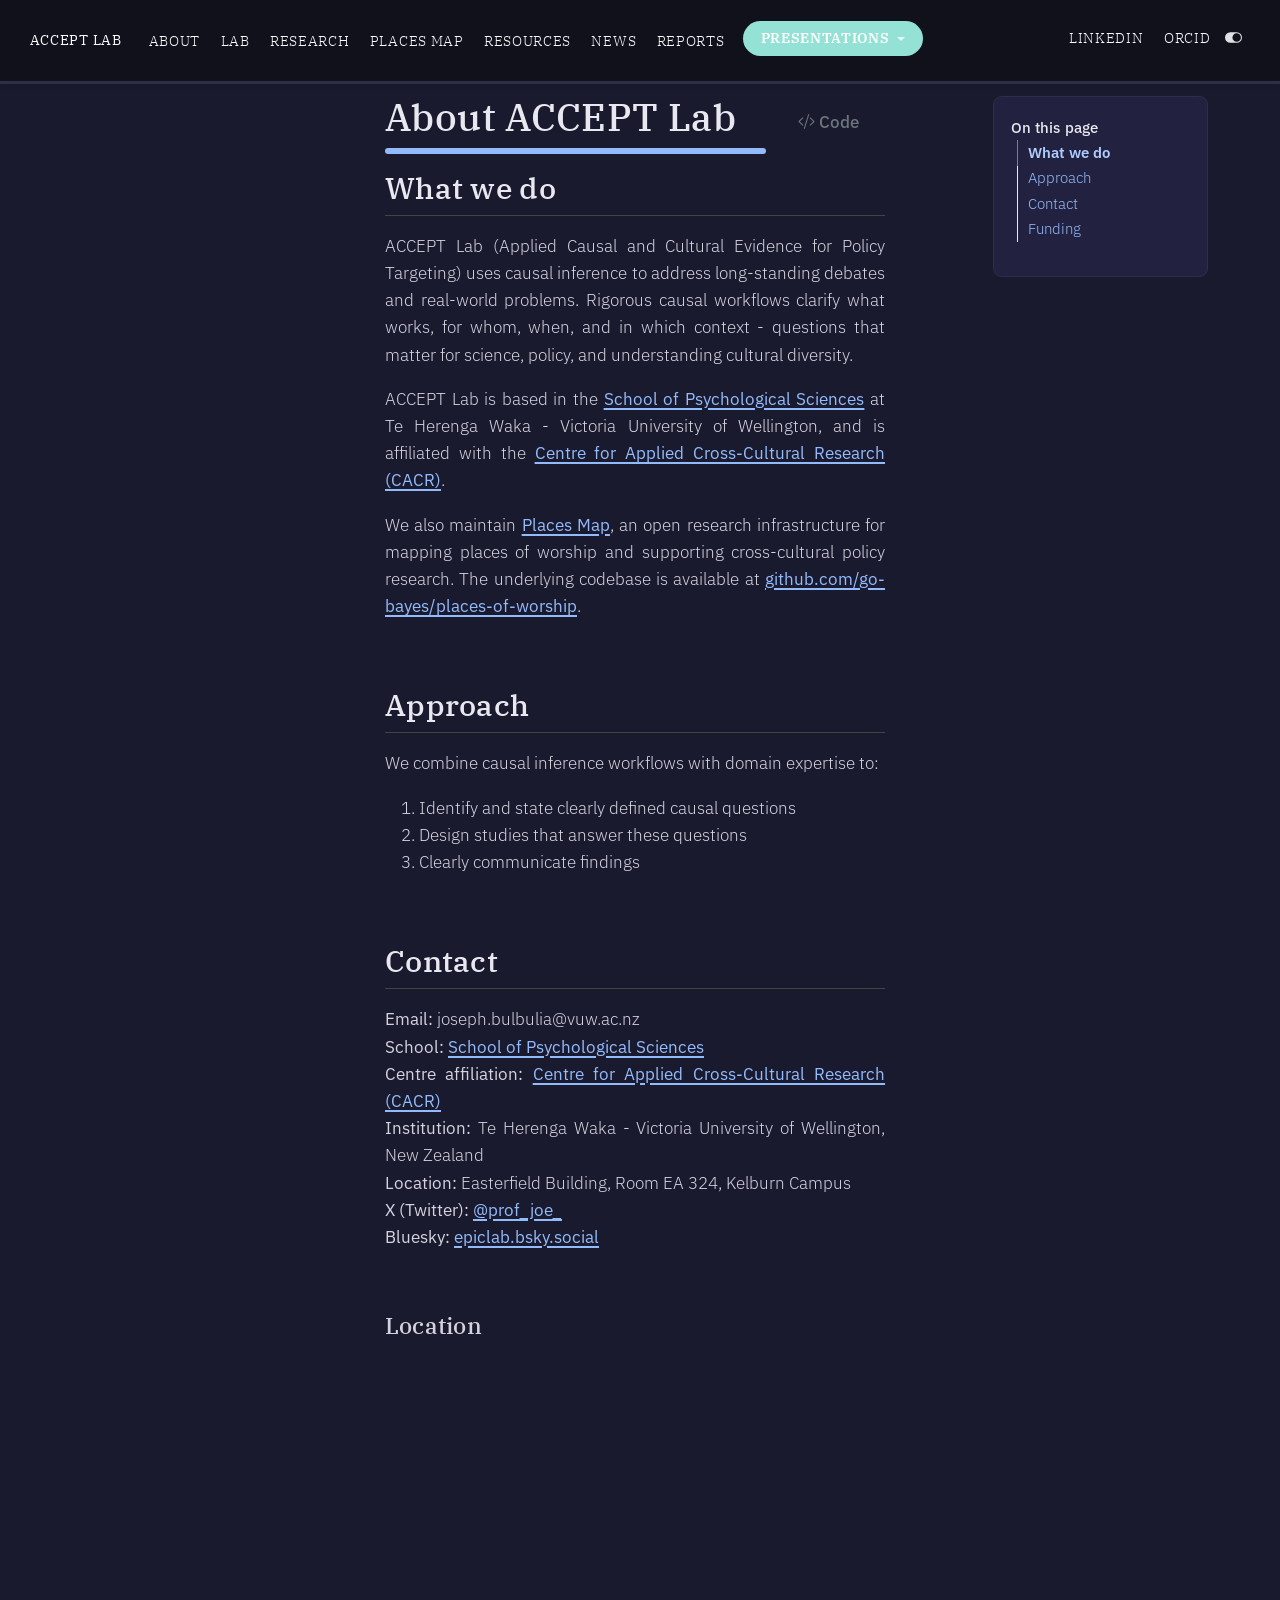
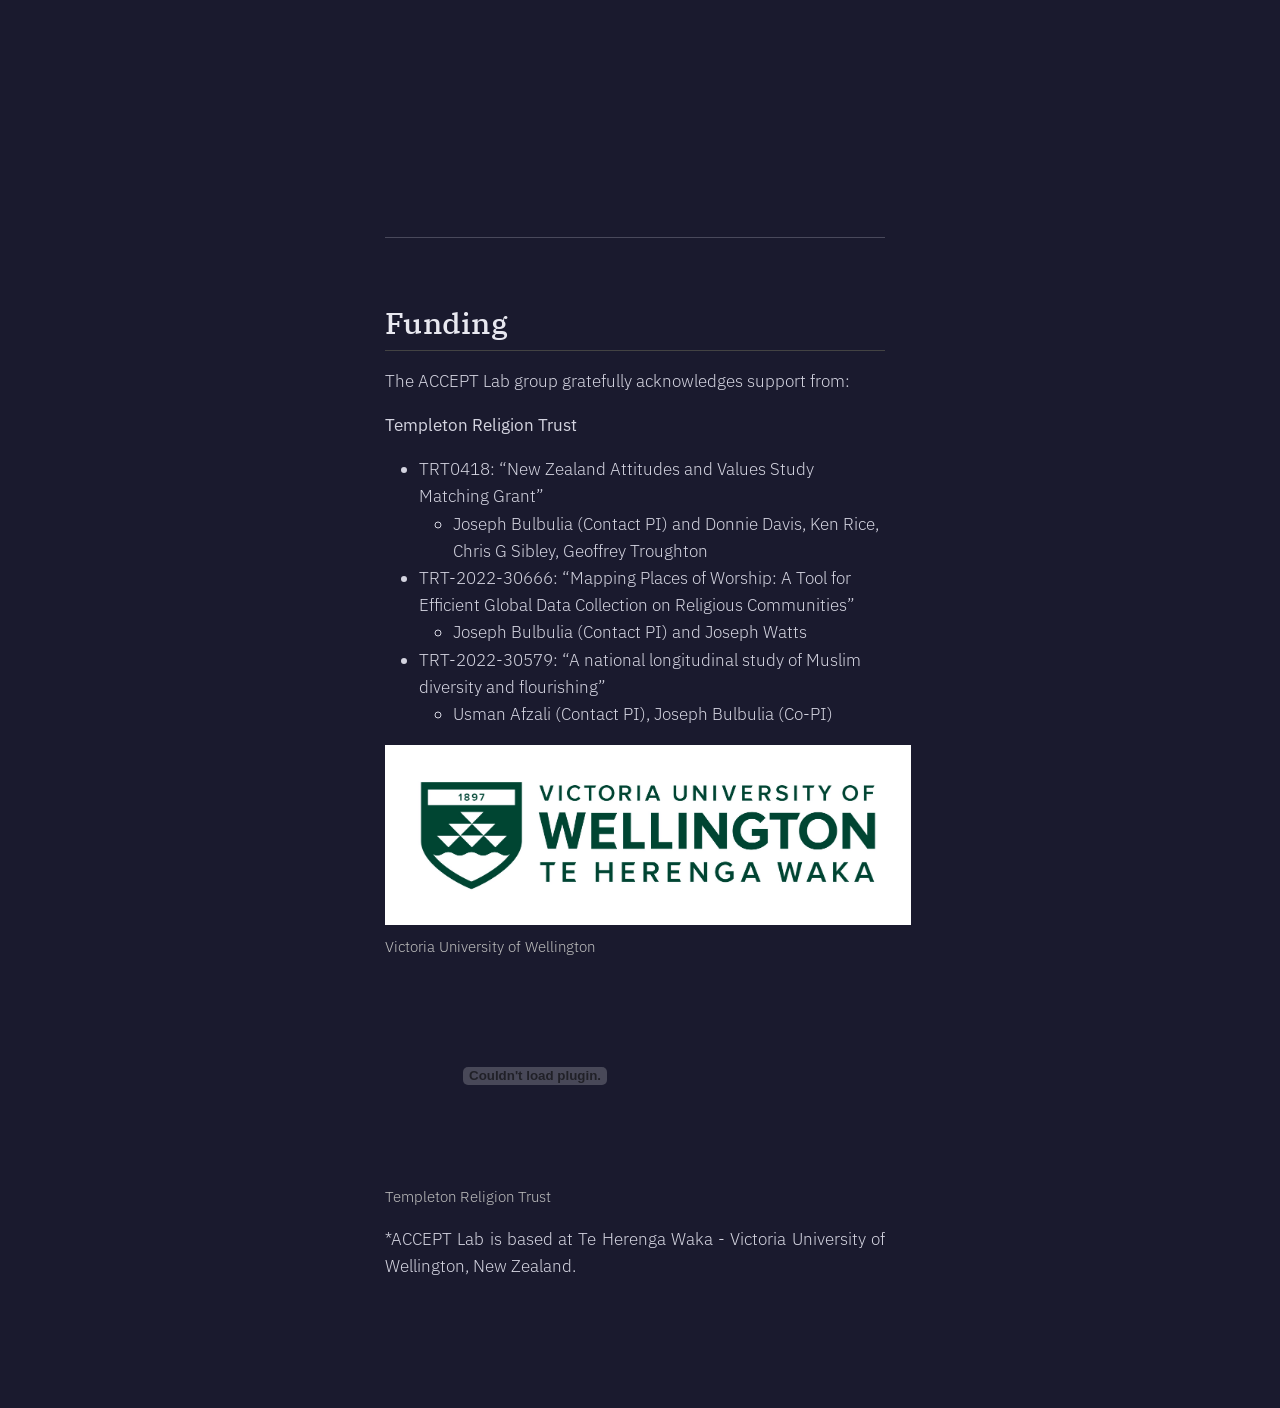
==== commit 8d87d6e2: "improve landing" ====
--- a/docs/about.html
+++ b/docs/about.html
@@ -285,8 +285,7 @@
       }
     };
     const authorPrefersDark = true;
-    const queryPrefersDark = window.matchMedia('(prefers-color-scheme: dark)');
-    const darkModeDefault = queryPrefersDark.matches;
+    const darkModeDefault = authorPrefersDark;
     let localAlternateSentinel = darkModeDefault ? 'alternate' : 'default';
     // Dark / light mode switch
     window.quartoToggleColorScheme = () => {
@@ -297,14 +296,6 @@
       toggleGiscusIfUsed(toAlternate, darkModeDefault);
       window.dispatchEvent(new Event('resize'));
     };
-    queryPrefersDark.addEventListener("change", e => {
-      if(window.localStorage.getItem("quarto-color-scheme") !== null)
-        return;
-      const alternate = e.matches
-      toggleColorMode(alternate);
-      localAlternateSentinel = e.matches ? 'alternate' : 'default'; // this is used alongside local storage!
-      toggleGiscusIfUsed(alternate, darkModeDefault);
-    });
     // Switch to dark mode if need be
     if (hasAlternateSentinel()) {
       toggleColorMode(true);
@@ -475,8 +466,8 @@
 <h3 class="anchored" data-anchor-id="location">Location</h3>
 <div class="cell page-columns page-full">
 <div class="cell-output-display column-body-outset">
-<div class="leaflet html-widget html-fill-item" id="htmlwidget-a571876b7d3b7aa1e3bb" style="width:100%;height:464px;"></div>
-<script type="application/json" data-for="htmlwidget-a571876b7d3b7aa1e3bb">{"x":{"options":{"crs":{"crsClass":"L.CRS.EPSG3857","code":null,"proj4def":null,"projectedBounds":null,"options":{}}},"calls":[{"method":"addTiles","args":["https://{s}.tile.openstreetmap.org/{z}/{x}/{y}.png",null,null,{"minZoom":0,"maxZoom":18,"tileSize":256,"subdomains":"abc","errorTileUrl":"","tms":false,"noWrap":false,"zoomOffset":0,"zoomReverse":false,"opacity":1,"zIndex":1,"detectRetina":false,"attribution":"&copy; <a href=\"https://openstreetmap.org/copyright/\">OpenStreetMap<\/a>,  <a href=\"https://opendatacommons.org/licenses/odbl/\">ODbL<\/a>"}]},{"method":"addMarkers","args":[-41.2889,174.7681,null,null,null,{"interactive":true,"draggable":false,"keyboard":true,"title":"","alt":"","zIndexOffset":0,"opacity":1,"riseOnHover":false,"riseOffset":250},"ACCEPT Lab<br>Easterfield Building EA 324<br>Te Herenga Waka - Victoria University of Wellington",null,null,null,null,{"interactive":false,"permanent":false,"direction":"auto","opacity":1,"offset":[0,0],"textsize":"10px","textOnly":false,"className":"","sticky":true},null]}],"limits":{"lat":[-41.2889,-41.2889],"lng":[174.7681,174.7681]}},"evals":[],"jsHooks":[]}</script>
+<div class="leaflet html-widget html-fill-item" id="htmlwidget-3e4adb926dbc1eb5ca3e" style="width:100%;height:464px;"></div>
+<script type="application/json" data-for="htmlwidget-3e4adb926dbc1eb5ca3e">{"x":{"options":{"crs":{"crsClass":"L.CRS.EPSG3857","code":null,"proj4def":null,"projectedBounds":null,"options":{}}},"calls":[{"method":"addTiles","args":["https://{s}.tile.openstreetmap.org/{z}/{x}/{y}.png",null,null,{"minZoom":0,"maxZoom":18,"tileSize":256,"subdomains":"abc","errorTileUrl":"","tms":false,"noWrap":false,"zoomOffset":0,"zoomReverse":false,"opacity":1,"zIndex":1,"detectRetina":false,"attribution":"&copy; <a href=\"https://openstreetmap.org/copyright/\">OpenStreetMap<\/a>,  <a href=\"https://opendatacommons.org/licenses/odbl/\">ODbL<\/a>"}]},{"method":"addMarkers","args":[-41.2889,174.7681,null,null,null,{"interactive":true,"draggable":false,"keyboard":true,"title":"","alt":"","zIndexOffset":0,"opacity":1,"riseOnHover":false,"riseOffset":250},"ACCEPT Lab<br>Easterfield Building EA 324<br>Te Herenga Waka - Victoria University of Wellington",null,null,null,null,{"interactive":false,"permanent":false,"direction":"auto","opacity":1,"offset":[0,0],"textsize":"10px","textOnly":false,"className":"","sticky":true},null]}],"limits":{"lat":[-41.2889,-41.2889],"lng":[174.7681,174.7681]}},"evals":[],"jsHooks":[]}</script>
 </div>
 </div>
 <hr>
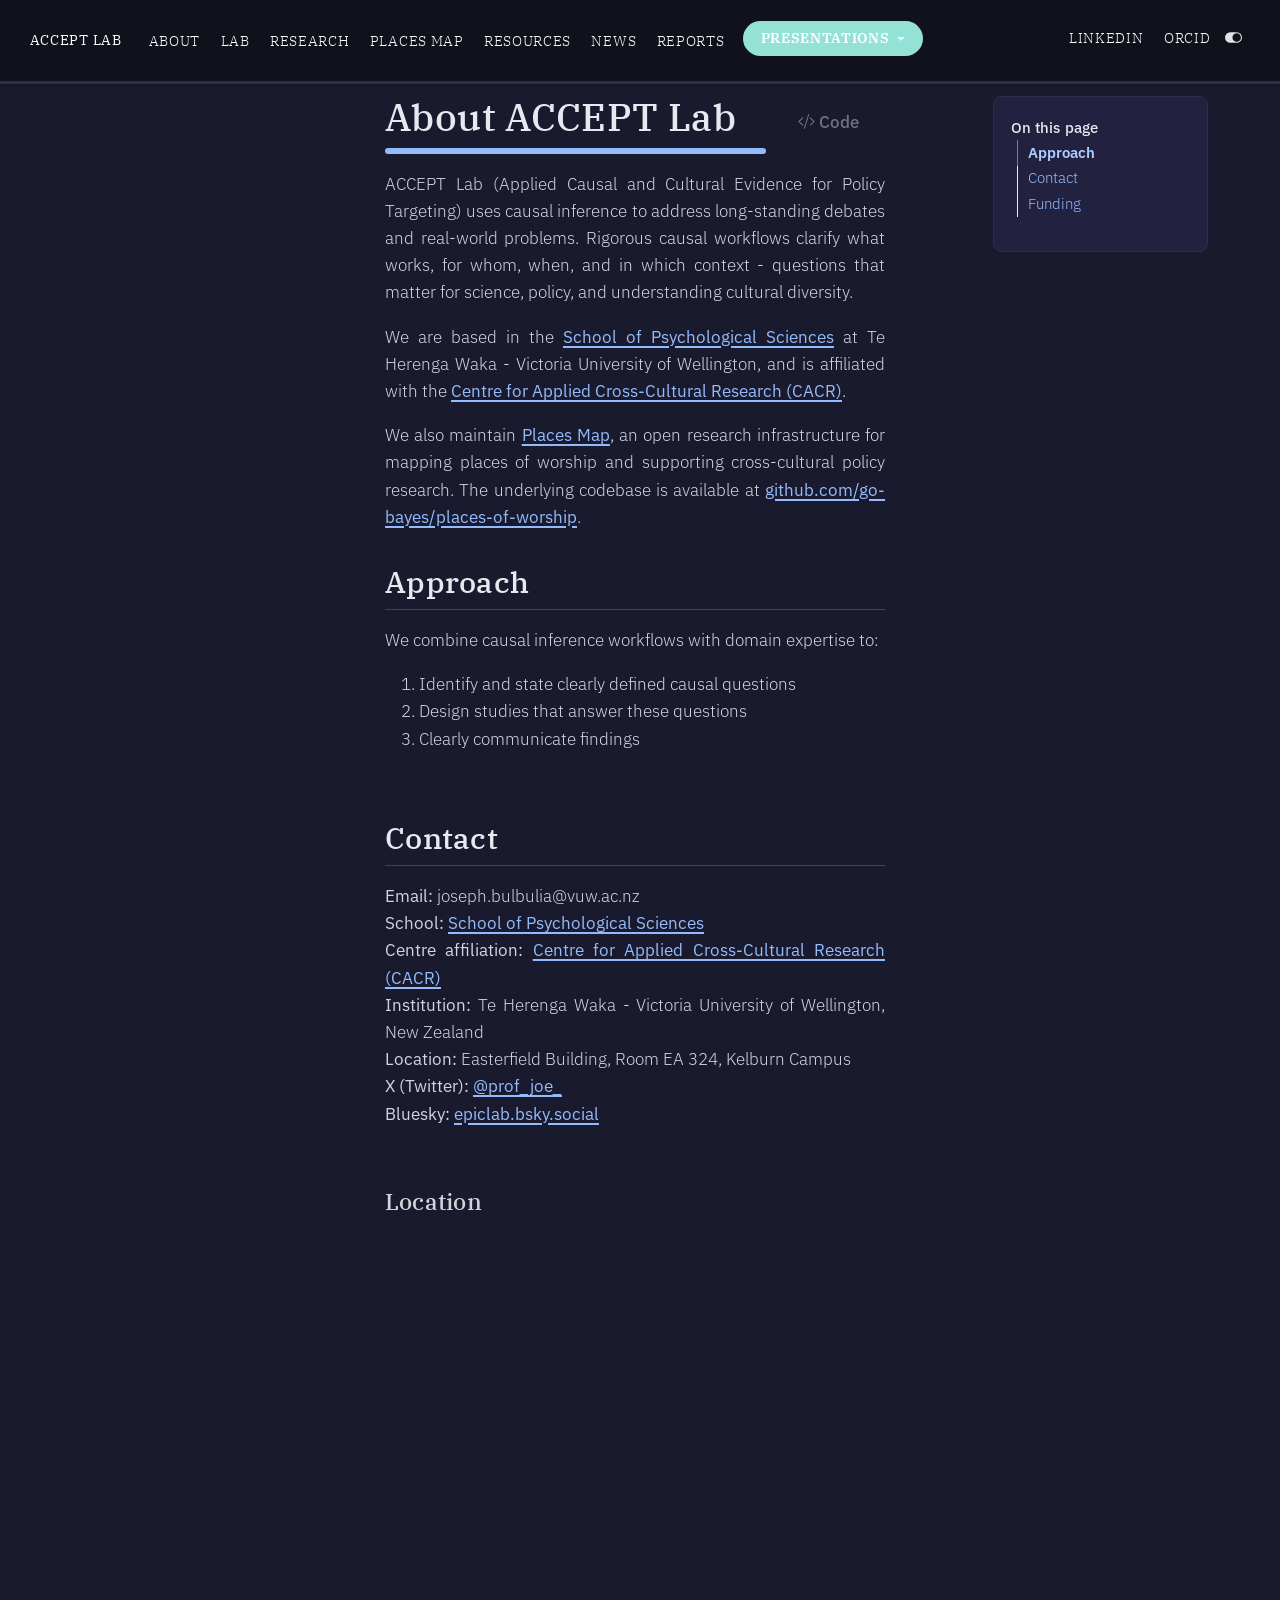
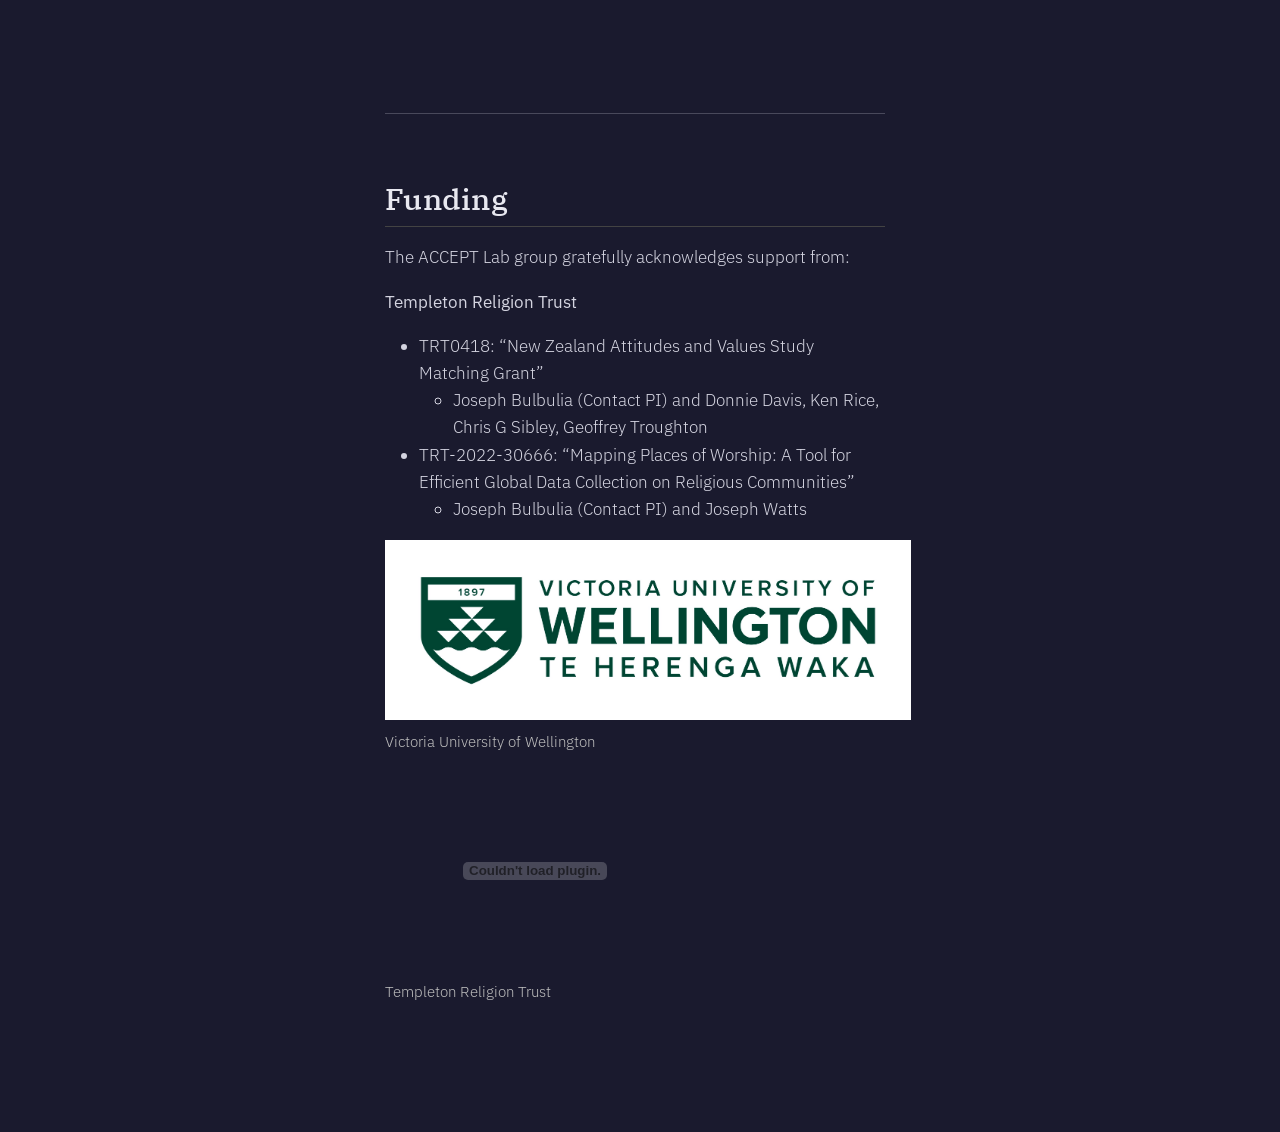
==== commit f06ae0e5: "lab update" ====
--- a/docs/about.html
+++ b/docs/about.html
@@ -2,13 +2,16 @@
 <html xmlns="http://www.w3.org/1999/xhtml" lang="en" xml:lang="en"><head>
 
 <meta charset="utf-8">
-<meta name="generator" content="quarto-1.8.27">
+<meta name="generator" content="quarto-1.9.37">
 
 <meta name="viewport" content="width=device-width, initial-scale=1.0, user-scalable=yes">
 
 
 <title>About ACCEPT Lab – ACCEPT Lab</title>
 <style>
+/* Default styles provided by pandoc.
+** See https://pandoc.org/MANUAL.html#variables-for-html for config info.
+*/
 code{white-space: pre-wrap;}
 span.smallcaps{font-variant: small-caps;}
 div.columns{display: flex; gap: min(4vw, 1.5em);}
@@ -68,17 +71,16 @@
 <link href="./images/favicon.ico" rel="icon">
 <script src="site_libs/quarto-html/quarto.js" type="module"></script>
 <script src="site_libs/quarto-html/tabsets/tabsets.js" type="module"></script>
-<script src="site_libs/quarto-html/axe/axe-check.js" type="module"></script>
 <script src="site_libs/quarto-html/popper.min.js"></script>
 <script src="site_libs/quarto-html/tippy.umd.min.js"></script>
 <script src="site_libs/quarto-html/anchor.min.js"></script>
 <link href="site_libs/quarto-html/tippy.css" rel="stylesheet">
-<link href="site_libs/quarto-html/quarto-syntax-highlighting-ed96de9b727972fe78a7b5d16c58bf87.css" rel="stylesheet" class="quarto-color-scheme" id="quarto-text-highlighting-styles">
-<link href="site_libs/quarto-html/quarto-syntax-highlighting-dark-4d9afe2b8d18ee9fa5d0d57b5ed4214d.css" rel="stylesheet" class="quarto-color-scheme quarto-color-alternate" id="quarto-text-highlighting-styles">
+<link href="site_libs/quarto-html/quarto-syntax-highlighting-7f8f88aac4f3542376d5c11b86a4c14d.css" rel="stylesheet" class="quarto-color-scheme" id="quarto-text-highlighting-styles">
+<link href="site_libs/quarto-html/quarto-syntax-highlighting-dark-d0ae9245876894da5ac7e18953ecc5cc.css" rel="stylesheet" class="quarto-color-scheme quarto-color-alternate" id="quarto-text-highlighting-styles">
 <script src="site_libs/bootstrap/bootstrap.min.js"></script>
 <link href="site_libs/bootstrap/bootstrap-icons.css" rel="stylesheet">
-<link href="site_libs/bootstrap/bootstrap-69db3bd63637cc18c35980ee5af0b96f.min.css" rel="stylesheet" append-hash="true" class="quarto-color-scheme" id="quarto-bootstrap" data-mode="light">
-<link href="site_libs/bootstrap/bootstrap-dark-9422ad60ce8ddea0069aac34885a9876.min.css" rel="stylesheet" append-hash="true" class="quarto-color-scheme quarto-color-alternate" id="quarto-bootstrap" data-mode="dark">
+<link href="site_libs/bootstrap/bootstrap-b0e73cb451bbb7631af6acf6dae58723.min.css" rel="stylesheet" append-hash="true" class="quarto-color-scheme" id="quarto-bootstrap" data-mode="light">
+<link href="site_libs/bootstrap/bootstrap-dark-aaa1e35cf1f5b6230ece6ed5b6fa3d4a.min.css" rel="stylesheet" append-hash="true" class="quarto-color-scheme quarto-color-alternate" id="quarto-bootstrap" data-mode="dark">
 <script id="quarto-search-options" type="application/json">{
   "location": "navbar",
   "copy-button": false,
@@ -130,12 +132,12 @@
 
 <link rel="stylesheet" href="styles.css">
 <meta property="og:title" content="About ACCEPT Lab – ACCEPT Lab">
-<meta property="og:description" content="Applied Causal and Cultural Evidence for Policy Targeting (ACCEPT), School of Psychological Sciences, Te Herenga Waka - Victoria University of Wellington">
+<meta property="og:description" content="Applied Causal and Cultural Evidence for Policy Targeting (ACCEPT), School of Psychological Sciences, Victoria University of Wellington">
 <meta property="og:image" content="https://go-bayes.github.io/accept/images/logos/vuw-logo.jpg">
 <meta property="og:site_name" content="ACCEPT Lab">
 <meta property="og:locale" content="en_US">
 <meta name="twitter:title" content="About ACCEPT Lab – ACCEPT Lab">
-<meta name="twitter:description" content="Applied Causal and Cultural Evidence for Policy Targeting (ACCEPT), School of Psychological Sciences, Te Herenga Waka - Victoria University of Wellington">
+<meta name="twitter:description" content="Applied Causal and Cultural Evidence for Policy Targeting (ACCEPT), School of Psychological Sciences, Victoria University of Wellington">
 <meta name="twitter:image" content="https://go-bayes.github.io/accept/images/logos/vuw-logo.jpg">
 <meta name="twitter:creator" content="@prof_joe_">
 <meta name="twitter:site" content="@prof_joe_">
@@ -405,8 +407,7 @@
     <h2 id="toc-title">On this page</h2>
    
   <ul>
-  <li><a href="#what-we-do" id="toc-what-we-do" class="nav-link active" data-scroll-target="#what-we-do">What we do</a></li>
-  <li><a href="#approach" id="toc-approach" class="nav-link" data-scroll-target="#approach">Approach</a></li>
+  <li><a href="#approach" id="toc-approach" class="nav-link active" data-scroll-target="#approach">Approach</a></li>
   <li><a href="#contact" id="toc-contact" class="nav-link" data-scroll-target="#contact">Contact</a>
   <ul class="collapse">
   <li><a href="#location" id="toc-location" class="nav-link" data-scroll-target="#location">Location</a></li>
@@ -438,12 +439,9 @@
 </header>
 
 
-<section id="what-we-do" class="level2">
-<h2 class="anchored" data-anchor-id="what-we-do">What we do</h2>
 <p>ACCEPT Lab (Applied Causal and Cultural Evidence for Policy Targeting) uses causal inference to address long-standing debates and real-world problems. Rigorous causal workflows clarify what works, for whom, when, and in which context - questions that matter for science, policy, and understanding cultural diversity.</p>
-<p>ACCEPT Lab is based in the <a href="https://www.wgtn.ac.nz/psyc">School of Psychological Sciences</a> at Te Herenga Waka - Victoria University of Wellington, and is affiliated with the <a href="https://www.wgtn.ac.nz/cacr">Centre for Applied Cross-Cultural Research (CACR)</a>.</p>
+<p>We are based in the <a href="https://www.wgtn.ac.nz/psyc">School of Psychological Sciences</a> at Te Herenga Waka - Victoria University of Wellington, and is affiliated with the <a href="https://www.wgtn.ac.nz/cacr">Centre for Applied Cross-Cultural Research (CACR)</a>.</p>
 <p>We also maintain <a href="https://www.placesmap.org/">Places Map</a>, an open research infrastructure for mapping places of worship and supporting cross-cultural policy research. The underlying codebase is available at <a href="https://github.com/go-bayes/places-of-worship">github.com/go-bayes/places-of-worship</a>.</p>
-</section>
 <section id="approach" class="level2">
 <h2 class="anchored" data-anchor-id="approach">Approach</h2>
 <p>We combine causal inference workflows with domain expertise to:</p>
@@ -466,8 +464,8 @@
 <h3 class="anchored" data-anchor-id="location">Location</h3>
 <div class="cell page-columns page-full">
 <div class="cell-output-display column-body-outset">
-<div class="leaflet html-widget html-fill-item" id="htmlwidget-3e4adb926dbc1eb5ca3e" style="width:100%;height:464px;"></div>
-<script type="application/json" data-for="htmlwidget-3e4adb926dbc1eb5ca3e">{"x":{"options":{"crs":{"crsClass":"L.CRS.EPSG3857","code":null,"proj4def":null,"projectedBounds":null,"options":{}}},"calls":[{"method":"addTiles","args":["https://{s}.tile.openstreetmap.org/{z}/{x}/{y}.png",null,null,{"minZoom":0,"maxZoom":18,"tileSize":256,"subdomains":"abc","errorTileUrl":"","tms":false,"noWrap":false,"zoomOffset":0,"zoomReverse":false,"opacity":1,"zIndex":1,"detectRetina":false,"attribution":"&copy; <a href=\"https://openstreetmap.org/copyright/\">OpenStreetMap<\/a>,  <a href=\"https://opendatacommons.org/licenses/odbl/\">ODbL<\/a>"}]},{"method":"addMarkers","args":[-41.2889,174.7681,null,null,null,{"interactive":true,"draggable":false,"keyboard":true,"title":"","alt":"","zIndexOffset":0,"opacity":1,"riseOnHover":false,"riseOffset":250},"ACCEPT Lab<br>Easterfield Building EA 324<br>Te Herenga Waka - Victoria University of Wellington",null,null,null,null,{"interactive":false,"permanent":false,"direction":"auto","opacity":1,"offset":[0,0],"textsize":"10px","textOnly":false,"className":"","sticky":true},null]}],"limits":{"lat":[-41.2889,-41.2889],"lng":[174.7681,174.7681]}},"evals":[],"jsHooks":[]}</script>
+<div class="leaflet html-widget html-fill-item" id="htmlwidget-d785efb7bf49b0185106" style="width:100%;height:464px;"></div>
+<script type="application/json" data-for="htmlwidget-d785efb7bf49b0185106">{"x":{"options":{"crs":{"crsClass":"L.CRS.EPSG3857","code":null,"proj4def":null,"projectedBounds":null,"options":{}}},"calls":[{"method":"addTiles","args":["https://{s}.tile.openstreetmap.org/{z}/{x}/{y}.png",null,null,{"minZoom":0,"maxZoom":18,"tileSize":256,"subdomains":"abc","errorTileUrl":"","tms":false,"noWrap":false,"zoomOffset":0,"zoomReverse":false,"opacity":1,"zIndex":1,"detectRetina":false,"attribution":"&copy; <a href=\"https://openstreetmap.org/copyright/\">OpenStreetMap<\/a>,  <a href=\"https://opendatacommons.org/licenses/odbl/\">ODbL<\/a>"}]},{"method":"addMarkers","args":[-41.2889,174.7681,null,null,null,{"interactive":true,"draggable":false,"keyboard":true,"title":"","alt":"","zIndexOffset":0,"opacity":1,"riseOnHover":false,"riseOffset":250},"ACCEPT Lab<br>Easterfield Building EA 324<br>Te Herenga Waka - Victoria University of Wellington",null,null,null,null,{"interactive":false,"permanent":false,"direction":"auto","opacity":1,"offset":[0,0],"textsize":"10px","textOnly":false,"className":"","sticky":true},null]}],"limits":{"lat":[-41.2889,-41.2889],"lng":[174.7681,174.7681]}},"evals":[],"jsHooks":[]}</script>
 </div>
 </div>
 <hr>
@@ -485,10 +483,6 @@
 <li>TRT-2022-30666: “Mapping Places of Worship: A Tool for Efficient Global Data Collection on Religious Communities”
 <ul>
 <li>Joseph Bulbulia (Contact PI) and Joseph Watts</li>
-</ul></li>
-<li>TRT-2022-30579: “A national longitudinal study of Muslim diversity and flourishing”
-<ul>
-<li>Usman Afzali (Contact PI), Joseph Bulbulia (Co-PI)</li>
 </ul></li>
 </ul>
 <div class="columns">
@@ -511,7 +505,6 @@
 </div>
 </div>
 </div>
-<p>*ACCEPT Lab is based at Te Herenga Waka - Victoria University of Wellington, New Zealand.</p>
 
 
 <!-- -->
@@ -994,46 +987,46 @@
 <span id="cb1-2"><a href="#cb1-2" aria-hidden="true" tabindex="-1"></a><span class="an">title:</span><span class="co"> "About ACCEPT Lab"</span></span>
 <span id="cb1-3"><a href="#cb1-3" aria-hidden="true" tabindex="-1"></a><span class="co">---</span></span>
 <span id="cb1-4"><a href="#cb1-4" aria-hidden="true" tabindex="-1"></a></span>
-<span id="cb1-5"><a href="#cb1-5" aria-hidden="true" tabindex="-1"></a><span class="fu">## What we do</span></span>
+<span id="cb1-5"><a href="#cb1-5" aria-hidden="true" tabindex="-1"></a>ACCEPT Lab (Applied Causal and Cultural Evidence for Policy Targeting) uses causal inference to address long-standing debates and real-world problems. Rigorous causal workflows clarify what works, for whom, when, and in which context - questions that matter for science, policy, and understanding cultural diversity.</span>
 <span id="cb1-6"><a href="#cb1-6" aria-hidden="true" tabindex="-1"></a></span>
-<span id="cb1-7"><a href="#cb1-7" aria-hidden="true" tabindex="-1"></a>ACCEPT Lab (Applied Causal and Cultural Evidence for Policy Targeting) uses causal inference to address long-standing debates and real-world problems. Rigorous causal workflows clarify what works, for whom, when, and in which context - questions that matter for science, policy, and understanding cultural diversity.</span>
+<span id="cb1-7"><a href="#cb1-7" aria-hidden="true" tabindex="-1"></a>We are based in the <span class="co">[</span><span class="ot">School of Psychological Sciences</span><span class="co">](https://www.wgtn.ac.nz/psyc)</span> at Te Herenga Waka - Victoria University of Wellington, and is affiliated with the <span class="co">[</span><span class="ot">Centre for Applied Cross-Cultural Research (CACR)</span><span class="co">](https://www.wgtn.ac.nz/cacr)</span>.</span>
 <span id="cb1-8"><a href="#cb1-8" aria-hidden="true" tabindex="-1"></a></span>
-<span id="cb1-9"><a href="#cb1-9" aria-hidden="true" tabindex="-1"></a>ACCEPT Lab is based in the <span class="co">[</span><span class="ot">School of Psychological Sciences</span><span class="co">](https://www.wgtn.ac.nz/psyc)</span> at Te Herenga Waka - Victoria University of Wellington, and is affiliated with the <span class="co">[</span><span class="ot">Centre for Applied Cross-Cultural Research (CACR)</span><span class="co">](https://www.wgtn.ac.nz/cacr)</span>.</span>
+<span id="cb1-9"><a href="#cb1-9" aria-hidden="true" tabindex="-1"></a>We also maintain <span class="co">[</span><span class="ot">Places Map</span><span class="co">](https://www.placesmap.org/)</span>, an open research infrastructure for mapping places of worship and supporting cross-cultural policy research. The underlying codebase is available at <span class="co">[</span><span class="ot">github.com/go-bayes/places-of-worship</span><span class="co">](https://github.com/go-bayes/places-of-worship)</span>.</span>
 <span id="cb1-10"><a href="#cb1-10" aria-hidden="true" tabindex="-1"></a></span>
-<span id="cb1-11"><a href="#cb1-11" aria-hidden="true" tabindex="-1"></a>We also maintain <span class="co">[</span><span class="ot">Places Map</span><span class="co">](https://www.placesmap.org/)</span>, an open research infrastructure for mapping places of worship and supporting cross-cultural policy research. The underlying codebase is available at <span class="co">[</span><span class="ot">github.com/go-bayes/places-of-worship</span><span class="co">](https://github.com/go-bayes/places-of-worship)</span>.</span>
-<span id="cb1-12"><a href="#cb1-12" aria-hidden="true" tabindex="-1"></a></span>
+<span id="cb1-11"><a href="#cb1-11" aria-hidden="true" tabindex="-1"></a></span>
+<span id="cb1-12"><a href="#cb1-12" aria-hidden="true" tabindex="-1"></a><span class="fu">## Approach</span></span>
 <span id="cb1-13"><a href="#cb1-13" aria-hidden="true" tabindex="-1"></a></span>
-<span id="cb1-14"><a href="#cb1-14" aria-hidden="true" tabindex="-1"></a><span class="fu">## Approach</span></span>
+<span id="cb1-14"><a href="#cb1-14" aria-hidden="true" tabindex="-1"></a>We combine causal inference workflows with domain expertise to:</span>
 <span id="cb1-15"><a href="#cb1-15" aria-hidden="true" tabindex="-1"></a></span>
-<span id="cb1-16"><a href="#cb1-16" aria-hidden="true" tabindex="-1"></a>We combine causal inference workflows with domain expertise to:</span>
-<span id="cb1-17"><a href="#cb1-17" aria-hidden="true" tabindex="-1"></a></span>
-<span id="cb1-18"><a href="#cb1-18" aria-hidden="true" tabindex="-1"></a><span class="ss">1. </span>Identify and state clearly defined causal questions</span>
-<span id="cb1-19"><a href="#cb1-19" aria-hidden="true" tabindex="-1"></a><span class="ss">2. </span>Design studies that answer these questions</span>
-<span id="cb1-20"><a href="#cb1-20" aria-hidden="true" tabindex="-1"></a><span class="ss">3. </span>Clearly communicate findings</span>
+<span id="cb1-16"><a href="#cb1-16" aria-hidden="true" tabindex="-1"></a><span class="ss">1. </span>Identify and state clearly defined causal questions</span>
+<span id="cb1-17"><a href="#cb1-17" aria-hidden="true" tabindex="-1"></a><span class="ss">2. </span>Design studies that answer these questions</span>
+<span id="cb1-18"><a href="#cb1-18" aria-hidden="true" tabindex="-1"></a><span class="ss">3. </span>Clearly communicate findings</span>
+<span id="cb1-19"><a href="#cb1-19" aria-hidden="true" tabindex="-1"></a></span>
+<span id="cb1-20"><a href="#cb1-20" aria-hidden="true" tabindex="-1"></a><span class="fu">## Contact</span></span>
 <span id="cb1-21"><a href="#cb1-21" aria-hidden="true" tabindex="-1"></a></span>
-<span id="cb1-22"><a href="#cb1-22" aria-hidden="true" tabindex="-1"></a><span class="fu">## Contact</span></span>
-<span id="cb1-23"><a href="#cb1-23" aria-hidden="true" tabindex="-1"></a></span>
-<span id="cb1-24"><a href="#cb1-24" aria-hidden="true" tabindex="-1"></a>**Email:** joseph.bulbulia@vuw.ac.nz  </span>
-<span id="cb1-25"><a href="#cb1-25" aria-hidden="true" tabindex="-1"></a>**School:** <span class="co">[</span><span class="ot">School of Psychological Sciences</span><span class="co">](https://www.wgtn.ac.nz/psyc)</span>  </span>
-<span id="cb1-26"><a href="#cb1-26" aria-hidden="true" tabindex="-1"></a>**Centre affiliation:** <span class="co">[</span><span class="ot">Centre for Applied Cross-Cultural Research (CACR)</span><span class="co">](https://www.wgtn.ac.nz/cacr)</span>  </span>
-<span id="cb1-27"><a href="#cb1-27" aria-hidden="true" tabindex="-1"></a>**Institution:** Te Herenga Waka - Victoria University of Wellington, New Zealand  </span>
-<span id="cb1-28"><a href="#cb1-28" aria-hidden="true" tabindex="-1"></a>**Location:** Easterfield Building, Room EA 324, Kelburn Campus  </span>
-<span id="cb1-29"><a href="#cb1-29" aria-hidden="true" tabindex="-1"></a>**X (Twitter):** <span class="co">[</span><span class="ot">@prof_joe_</span><span class="co">](https://x.com/prof_joe_)</span>  </span>
-<span id="cb1-30"><a href="#cb1-30" aria-hidden="true" tabindex="-1"></a>**Bluesky:** <span class="co">[</span><span class="ot">epiclab.bsky.social</span><span class="co">](https://epiclab.bsky.social)</span></span>
+<span id="cb1-22"><a href="#cb1-22" aria-hidden="true" tabindex="-1"></a>**Email:** joseph.bulbulia@vuw.ac.nz  </span>
+<span id="cb1-23"><a href="#cb1-23" aria-hidden="true" tabindex="-1"></a>**School:** <span class="co">[</span><span class="ot">School of Psychological Sciences</span><span class="co">](https://www.wgtn.ac.nz/psyc)</span>  </span>
+<span id="cb1-24"><a href="#cb1-24" aria-hidden="true" tabindex="-1"></a>**Centre affiliation:** <span class="co">[</span><span class="ot">Centre for Applied Cross-Cultural Research (CACR)</span><span class="co">](https://www.wgtn.ac.nz/cacr)</span>  </span>
+<span id="cb1-25"><a href="#cb1-25" aria-hidden="true" tabindex="-1"></a>**Institution:** Te Herenga Waka - Victoria University of Wellington, New Zealand  </span>
+<span id="cb1-26"><a href="#cb1-26" aria-hidden="true" tabindex="-1"></a>**Location:** Easterfield Building, Room EA 324, Kelburn Campus  </span>
+<span id="cb1-27"><a href="#cb1-27" aria-hidden="true" tabindex="-1"></a>**X (Twitter):** <span class="co">[</span><span class="ot">@prof_joe_</span><span class="co">](https://x.com/prof_joe_)</span>  </span>
+<span id="cb1-28"><a href="#cb1-28" aria-hidden="true" tabindex="-1"></a>**Bluesky:** <span class="co">[</span><span class="ot">epiclab.bsky.social</span><span class="co">](https://epiclab.bsky.social)</span></span>
+<span id="cb1-29"><a href="#cb1-29" aria-hidden="true" tabindex="-1"></a></span>
+<span id="cb1-30"><a href="#cb1-30" aria-hidden="true" tabindex="-1"></a><span class="fu">### Location</span></span>
 <span id="cb1-31"><a href="#cb1-31" aria-hidden="true" tabindex="-1"></a></span>
-<span id="cb1-32"><a href="#cb1-32" aria-hidden="true" tabindex="-1"></a><span class="fu">### Location</span></span>
-<span id="cb1-33"><a href="#cb1-33" aria-hidden="true" tabindex="-1"></a></span>
-<span id="cb1-36"><a href="#cb1-36" aria-hidden="true" tabindex="-1"></a><span class="in">```{r}</span></span>
-<span id="cb1-37"><a href="#cb1-37" aria-hidden="true" tabindex="-1"></a><span class="co">#| echo: false</span></span>
-<span id="cb1-38"><a href="#cb1-38" aria-hidden="true" tabindex="-1"></a><span class="co">#| message: false</span></span>
-<span id="cb1-39"><a href="#cb1-39" aria-hidden="true" tabindex="-1"></a><span class="co">#| warning: false</span></span>
-<span id="cb1-40"><a href="#cb1-40" aria-hidden="true" tabindex="-1"></a><span class="co">#| column: body-outset</span></span>
-<span id="cb1-41"><a href="#cb1-41" aria-hidden="true" tabindex="-1"></a></span>
-<span id="cb1-42"><a href="#cb1-42" aria-hidden="true" tabindex="-1"></a><span class="fu">library</span>(leaflet)</span>
-<span id="cb1-43"><a href="#cb1-43" aria-hidden="true" tabindex="-1"></a><span class="fu">leaflet</span>() <span class="sc">%&gt;%</span></span>
-<span id="cb1-44"><a href="#cb1-44" aria-hidden="true" tabindex="-1"></a>  <span class="fu">addTiles</span>() <span class="sc">%&gt;%</span></span>
-<span id="cb1-45"><a href="#cb1-45" aria-hidden="true" tabindex="-1"></a>  <span class="fu">addMarkers</span>(<span class="at">lng=</span><span class="fl">174.7681</span>, <span class="at">lat=</span><span class="sc">-</span><span class="fl">41.2889</span>, </span>
-<span id="cb1-46"><a href="#cb1-46" aria-hidden="true" tabindex="-1"></a>             <span class="at">popup=</span><span class="st">"ACCEPT Lab&lt;br&gt;Easterfield Building EA 324&lt;br&gt;Te Herenga Waka - Victoria University of Wellington"</span>)</span>
+<span id="cb1-34"><a href="#cb1-34" aria-hidden="true" tabindex="-1"></a><span class="in">```{r}</span></span>
+<span id="cb1-35"><a href="#cb1-35" aria-hidden="true" tabindex="-1"></a><span class="co">#| echo: false</span></span>
+<span id="cb1-36"><a href="#cb1-36" aria-hidden="true" tabindex="-1"></a><span class="co">#| message: false</span></span>
+<span id="cb1-37"><a href="#cb1-37" aria-hidden="true" tabindex="-1"></a><span class="co">#| warning: false</span></span>
+<span id="cb1-38"><a href="#cb1-38" aria-hidden="true" tabindex="-1"></a><span class="co">#| column: body-outset</span></span>
+<span id="cb1-39"><a href="#cb1-39" aria-hidden="true" tabindex="-1"></a></span>
+<span id="cb1-40"><a href="#cb1-40" aria-hidden="true" tabindex="-1"></a><span class="fu">library</span>(leaflet)</span>
+<span id="cb1-41"><a href="#cb1-41" aria-hidden="true" tabindex="-1"></a><span class="fu">leaflet</span>() <span class="sc">%&gt;%</span></span>
+<span id="cb1-42"><a href="#cb1-42" aria-hidden="true" tabindex="-1"></a>  <span class="fu">addTiles</span>() <span class="sc">%&gt;%</span></span>
+<span id="cb1-43"><a href="#cb1-43" aria-hidden="true" tabindex="-1"></a>  <span class="fu">addMarkers</span>(</span>
+<span id="cb1-44"><a href="#cb1-44" aria-hidden="true" tabindex="-1"></a>    <span class="at">lng =</span> <span class="fl">174.7681</span>, <span class="at">lat =</span> <span class="sc">-</span><span class="fl">41.2889</span>,</span>
+<span id="cb1-45"><a href="#cb1-45" aria-hidden="true" tabindex="-1"></a>    <span class="at">popup =</span> <span class="st">"ACCEPT Lab&lt;br&gt;Easterfield Building EA 324&lt;br&gt;Te Herenga Waka - Victoria University of Wellington"</span></span>
+<span id="cb1-46"><a href="#cb1-46" aria-hidden="true" tabindex="-1"></a>  )</span>
 <span id="cb1-47"><a href="#cb1-47" aria-hidden="true" tabindex="-1"></a><span class="in">```</span></span>
 <span id="cb1-48"><a href="#cb1-48" aria-hidden="true" tabindex="-1"></a></span>
 <span id="cb1-49"><a href="#cb1-49" aria-hidden="true" tabindex="-1"></a>---</span>
@@ -1050,24 +1043,18 @@
 <span id="cb1-60"><a href="#cb1-60" aria-hidden="true" tabindex="-1"></a><span class="ss">- </span>TRT-2022-30666: "Mapping Places of Worship: A Tool for Efficient Global Data Collection on Religious Communities"</span>
 <span id="cb1-61"><a href="#cb1-61" aria-hidden="true" tabindex="-1"></a><span class="ss">  - </span>Joseph Bulbulia (Contact PI) and Joseph Watts</span>
 <span id="cb1-62"><a href="#cb1-62" aria-hidden="true" tabindex="-1"></a>  </span>
-<span id="cb1-63"><a href="#cb1-63" aria-hidden="true" tabindex="-1"></a><span class="ss">- </span>TRT-2022-30579: "A national longitudinal study of Muslim diversity and flourishing"</span>
-<span id="cb1-64"><a href="#cb1-64" aria-hidden="true" tabindex="-1"></a><span class="ss">  - </span>Usman Afzali (Contact PI), Joseph Bulbulia (Co-PI)</span>
-<span id="cb1-65"><a href="#cb1-65" aria-hidden="true" tabindex="-1"></a>  </span>
-<span id="cb1-66"><a href="#cb1-66" aria-hidden="true" tabindex="-1"></a></span>
-<span id="cb1-67"><a href="#cb1-67" aria-hidden="true" tabindex="-1"></a></span>
-<span id="cb1-68"><a href="#cb1-68" aria-hidden="true" tabindex="-1"></a>:::: {.columns}</span>
-<span id="cb1-69"><a href="#cb1-69" aria-hidden="true" tabindex="-1"></a>::: {.column width="60%"}</span>
-<span id="cb1-70"><a href="#cb1-70" aria-hidden="true" tabindex="-1"></a><span class="al">![Victoria University of Wellington](images/logos/vuw-logo.jpg)</span>{height="180px"}</span>
-<span id="cb1-71"><a href="#cb1-71" aria-hidden="true" tabindex="-1"></a>:::</span>
-<span id="cb1-72"><a href="#cb1-72" aria-hidden="true" tabindex="-1"></a>::::</span>
-<span id="cb1-73"><a href="#cb1-73" aria-hidden="true" tabindex="-1"></a></span>
-<span id="cb1-74"><a href="#cb1-74" aria-hidden="true" tabindex="-1"></a>:::: {.columns}</span>
-<span id="cb1-75"><a href="#cb1-75" aria-hidden="true" tabindex="-1"></a>::: {.column width="50%"}</span>
-<span id="cb1-76"><a href="#cb1-76" aria-hidden="true" tabindex="-1"></a><span class="al">![Templeton Religion Trust](images/logos/trt-logo.png.pdf)</span>{height="201px"}</span>
-<span id="cb1-77"><a href="#cb1-77" aria-hidden="true" tabindex="-1"></a>:::</span>
-<span id="cb1-78"><a href="#cb1-78" aria-hidden="true" tabindex="-1"></a>::::</span>
-<span id="cb1-79"><a href="#cb1-79" aria-hidden="true" tabindex="-1"></a></span>
-<span id="cb1-80"><a href="#cb1-80" aria-hidden="true" tabindex="-1"></a>*ACCEPT Lab is based at Te Herenga Waka - Victoria University of Wellington, New Zealand.</span>
+<span id="cb1-63"><a href="#cb1-63" aria-hidden="true" tabindex="-1"></a></span>
+<span id="cb1-64"><a href="#cb1-64" aria-hidden="true" tabindex="-1"></a>:::: {.columns}</span>
+<span id="cb1-65"><a href="#cb1-65" aria-hidden="true" tabindex="-1"></a>::: {.column width="60%"}</span>
+<span id="cb1-66"><a href="#cb1-66" aria-hidden="true" tabindex="-1"></a><span class="al">![Victoria University of Wellington](images/logos/vuw-logo.jpg)</span>{height="180px"}</span>
+<span id="cb1-67"><a href="#cb1-67" aria-hidden="true" tabindex="-1"></a>:::</span>
+<span id="cb1-68"><a href="#cb1-68" aria-hidden="true" tabindex="-1"></a>::::</span>
+<span id="cb1-69"><a href="#cb1-69" aria-hidden="true" tabindex="-1"></a></span>
+<span id="cb1-70"><a href="#cb1-70" aria-hidden="true" tabindex="-1"></a>:::: {.columns}</span>
+<span id="cb1-71"><a href="#cb1-71" aria-hidden="true" tabindex="-1"></a>::: {.column width="50%"}</span>
+<span id="cb1-72"><a href="#cb1-72" aria-hidden="true" tabindex="-1"></a><span class="al">![Templeton Religion Trust](images/logos/trt-logo.png.pdf)</span>{height="201px"}</span>
+<span id="cb1-73"><a href="#cb1-73" aria-hidden="true" tabindex="-1"></a>:::</span>
+<span id="cb1-74"><a href="#cb1-74" aria-hidden="true" tabindex="-1"></a>::::</span>
 </code></pre></div><button title="Copy to Clipboard" class="code-copy-button" data-in-quarto-modal=""><i class="bi"></i></button></div>
 </div></div></div></div></div>
 </div> <!-- /content -->
--- a/docs/styles.css
+++ b/docs/styles.css
@@ -200,12 +200,12 @@
 }
 
 .hero {
-  padding: 2.5rem 2rem;
-  margin: 1.5rem 0 3rem;
+  padding: 3rem 2rem 2.5rem;
+  margin: 1.5rem 0 2.5rem;
   background: var(--bg-white);
-  border: 1px solid var(--header-border);
-  border-radius: var(--radius-lg);
-  box-shadow: 0 8px 20px rgba(17, 17, 27, 0.08);
+  border: 1px solid var(--border);
+  border-top: 3px solid var(--accent-primary);
+  border-radius: var(--radius-md);
 }
 
 .hero-title {
@@ -217,18 +217,58 @@
   color: var(--text-dark);
 }
 
-.hero-subtitle {
-  margin: 0;
-  font-size: 1.1rem;
+.hero-affiliation {
+  margin: 0 0 0.75rem;
+  color: var(--text-light);
+  font-size: 0.8rem;
   font-weight: 500;
-  letter-spacing: 0.08em;
+  letter-spacing: 0.04em;
+  text-transform: uppercase;
+}
+
+.hero-descriptor {
+  margin: 0.5rem 0 0;
+  font-size: 1.15rem;
+  font-weight: 500;
+  letter-spacing: 0.04em;
   text-transform: uppercase;
   color: var(--text-light);
   font-family: "IBM Plex Serif", Georgia, serif;
 }
 
-body.quarto-dark .hero {
-  box-shadow: none;
+.hero-lede {
+  margin: 1.25rem 0 0;
+  max-width: 44rem;
+  color: var(--text-dark);
+  font-size: 1.2rem;
+  font-weight: 500;
+  line-height: 1.55;
+}
+
+.hero-text {
+  margin: 1rem 0 0;
+  max-width: 44rem;
+}
+
+.hero-actions {
+  display: flex;
+  flex-wrap: wrap;
+  gap: 0.75rem;
+  margin-top: 1.5rem;
+}
+
+.hero-actions p {
+  display: flex;
+  flex-wrap: wrap;
+  gap: 0.75rem;
+  margin: 0;
+}
+
+.hero p,
+.home-card p,
+.feature-card p {
+  text-align: left;
+  text-justify: auto;
 }
 
 .quarto-title .subtitle,
@@ -446,10 +486,93 @@
   border: 1px solid rgba(88, 114, 245, 0.55);
 }
 
+.btn-secondary {
+  background-color: transparent;
+  color: var(--accent-primary);
+  border: 1px solid var(--accent-primary);
+}
+
 .btn-primary:hover {
   background-color: var(--accent-hover);
   transform: translateY(-1px);
   box-shadow: 0 2px 4px rgba(0,0,0,0.1);
+}
+
+.btn-secondary:hover {
+  background-color: var(--accent-primary);
+  color: white;
+  transform: translateY(-1px);
+  box-shadow: 0 2px 4px rgba(0,0,0,0.1);
+}
+
+/* ========== CARD GRID (responsive, replaces Quarto columns) ========== */
+.card-grid {
+  display: grid;
+  grid-template-columns: repeat(3, 1fr);
+  gap: 1.25rem;
+  margin: 1.5rem 0 2.5rem;
+}
+
+.card-grid > .card {
+  margin: 0;
+}
+
+/* ========== HOME UTILITY CLASSES ========== */
+.home-links {
+  margin: 1rem 0 2.5rem;
+  font-size: 1.05rem;
+}
+
+.home-links p {
+  text-align: left;
+}
+
+.home-affiliation-line {
+  margin: 3rem 0 1rem;
+  padding-top: 1.5rem;
+  border-top: 1px solid var(--border);
+  font-size: 0.85rem;
+  color: var(--text-light);
+}
+
+.home-affiliation-line p {
+  text-align: left;
+}
+
+.home-card,
+.feature-card {
+  height: 100%;
+}
+
+.home-card {
+  margin: 0;
+}
+
+.feature-card {
+  border-left-width: 4px;
+}
+
+.home-card h3,
+.feature-card h3 {
+  margin-top: 0;
+}
+
+.feature-links {
+  display: flex;
+  flex-wrap: wrap;
+  gap: 1rem;
+  margin-top: 1rem;
+}
+
+.feature-links p {
+  display: flex;
+  flex-wrap: wrap;
+  gap: 1rem;
+  margin: 0;
+}
+
+.feature-links a {
+  font-weight: 500;
 }
 
 /* ========== PRESENTATION STYLES ========== */
@@ -529,8 +652,52 @@
     padding: 2rem 1rem;
   }
 
+  .hero {
+    padding: 2rem 1.25rem;
+  }
+
   h1 {
     font-size: 1.75rem;
+  }
+
+  .hero-title {
+    font-size: 2.1rem;
+  }
+
+  .hero-affiliation {
+    font-size: 0.72rem;
+  }
+
+  .hero-descriptor {
+    font-size: 0.95rem;
+    letter-spacing: 0.03em;
+  }
+
+  .hero-lede {
+    font-size: 1.05rem;
+  }
+
+  .hero-actions {
+    flex-direction: column;
+    align-items: stretch;
+  }
+
+  .hero-actions p,
+  .feature-links p {
+    flex-direction: column;
+  }
+
+  .hero-actions .btn {
+    text-align: center;
+  }
+
+  .card-grid {
+    grid-template-columns: 1fr;
+  }
+
+  .feature-links {
+    flex-direction: column;
+    gap: 0.5rem;
   }
 
   h2 {
